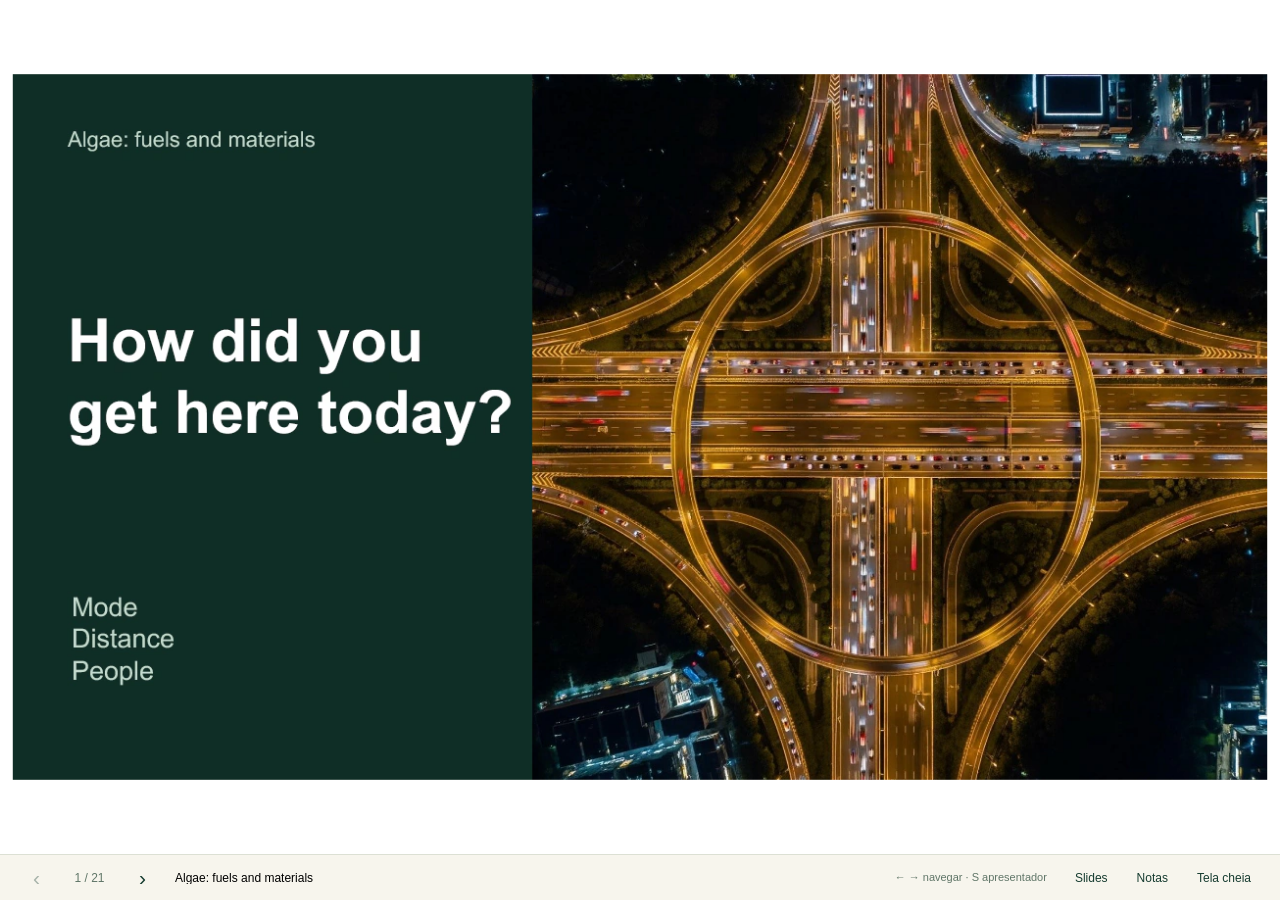
==== index.html @ 8664d07d "Add dedicated class presentation (7/7)" ====
<!doctype html><html lang="en"><head><meta charset="utf-8"><meta name="viewport" content="width=device-width,initial-scale=1"><meta name="description" content="Algae: Fuels and Materials. A visual class with a live commuting activity and Algae Farm simulation."><meta name="referrer" content="no-referrer"><title>Algae: Fuels and Materials · JUSTLAB</title><link rel="stylesheet" href="vendor/reveal.css"><link rel="stylesheet" href="presentation.css"></head><body><main class="deck-wrap"><div class="reveal"><div class="slides"><section data-title="Algae: fuels and materials" aria-label="1. Algae: fuels and materials"><img class="slide-image" src="assets/slide-01.webp" alt="Algae: fuels and materials" width="1280" height="720"><aside class="notes">TIMING: 0–3 min. Start the 12-minute commuting activity immediately. Ask everyone for their main travel mode, approximate one-way route distance, campus days and vehicle occupancy. Use a quick show of hands or poll. No addresses. Record mixed-mode legs when needed. This is the title slide and the activity opening.
VISUAL SOURCE: Abhishek Gupta, Our Sustainable Future, Lecture 10 Transportation, supplied PDF page 1. Original embedded photo extracted without the course title overlay.
CLASS PLAN: 12-minute activity, 38-minute talk, 10-minute Algae Farm activity. Deck uses short English titles, matching the planning conversation.</aside></section>
<section data-title="Como chegamos ao campus?" aria-label="2. Como chegamos ao campus?"><h1 class="activity-title">Como chegamos ao campus?</h1><p class="activity-subtitle">Pense em uma semana habitual de aulas.</p><iframe class="dashboard-frame" data-src="dashboard.html?dashboard=5DHYXTGV" title="Resultados ao vivo da turma" referrerpolicy="no-referrer" tabindex="-1"></iframe><aside class="student-entry"><h2>Responda no celular</h2><a href="https://molino-algae.github.io/justlab-site/commute/?room=5DHYXTGV" target="_blank" rel="noopener"><img src="assets/student-qr.png" alt="QR code do formulário anônimo da turma 5DHYXTGV" width="264" height="264"></a><strong class="code">5DHYXTGV</strong><p>Sem login<br>Resposta anônima</p></aside><a class="activity-link" href="https://molino-algae.github.io/justlab-site/commute/?dashboard=5DHYXTGV" target="_blank" rel="noopener">Abrir painel em outra janela</a><p class="activity-meta">10–15 min</p><div class="print-only dashboard-print">Escaneie o QR e distribua seus dias entre os meios de transporte.<br><br>O painel online mostra o total da turma e a média por pessoa.</div><aside class="notes">TIMING: 3–12 min. Ask students to scan the QR and describe a typical week: campus days, approximate one-way distance and transport on each day. No addresses or names. The live viewer shows the class total and mean per respondent in kg CO₂e per typical week, using the shared API. Carpool occupancy includes the driver. Individual results appear on each student’s phone. The current scenario uses ADEME/Impact CO₂, France, as a teaching reference; it is not a measured Brazilian fleet. Unknown-mode distance is shown as partial coverage. The collection uses São Paulo calendar dates, and earlier collections remain in the instructor dashboard.
SOURCE: https://impactco2.fr/outils/transport ; student form: https://molino-algae.github.io/justlab-site/commute/?room=5DHYXTGV .
The next slide introduces life-cycle boundaries. Its ECF bicycle example uses a different study and boundary, including separate dietary assumptions; do not compare its numerical values directly with the ADEME viewer or add manufacture a second time.</aside></section>
<section data-title="Beyond the ride" aria-label="3. Beyond the ride"><img class="slide-image" data-src="assets/slide-03.webp" alt="Beyond the ride" width="1280" height="720"><aside class="notes">TIMING: 8–12 min. Ask students what happens before and after the ride. Use the diagram to introduce goal, boundary, lifetime and allocation. The ECF/TNO bicycle example assigns about 5 g CO2e/km to manufacture and maintenance over 8 years at 2,400 km/year (19,200 km). Food assumptions contribute separately in that study. The diagram is a general life-cycle framework; the ECF comparison excludes infrastructure and disposal. The live dashboard uses the ADEME/Impact CO₂ reference, which has a different boundary from the ECF dietary scenario described here. Do not compare these factors as if they came from the same model or add manufacturing twice. A lower footprint does not remove safety, access and disability constraints on travel choices.
SOURCES: supplied Lecture 5 PDF p18, original diagram credited to IFCO; https://www.ifco.com/life-cycle-assessment-impact/ . ECF (2011) printed pp9–11: https://ecf.com/media/resources/2016/ECF_CO2_WEB.pdf .</aside></section>
<section data-title="The fossil-energy surge" aria-label="4. The fossil-energy surge"><img class="slide-image" data-src="assets/slide-04.webp" alt="The fossil-energy surge" width="1280" height="720"><aside class="notes">TIMING: 12–15 min. Ask students to locate their grandparents' lifetimes on the curve. The quantitative series begins in 1800 and ends in 2023. It shows global fossil primary-energy consumption, measured in TWh, separated into coal, oil and gas. Use a verbal long-history perspective rather than extending measured data back 10,000 years. Link fossil carbon's geological storage to rapid combustion and rising emissions.
SOURCES: original graph extracted from supplied Lecture 1 PDF p10. Our World in Data, Global fossil fuel consumption, citing Energy Institute Statistical Review and Smil. https://ourworldindata.org/fossil-fuels . Oil photograph extracted from Lecture 2 PDF p7, whose image/source credits point to EIA/DOE. Preserve the dates shown in the supplied graph.
LAYOUT: The explanatory footnotes and source title are cropped for projection; all plotted data, axes, series labels and original data-source attribution are retained.</aside></section>
<section data-title="Energy options" aria-label="5. Energy options"><img class="slide-image" data-src="assets/slide-05.webp" alt="Energy options" width="1280" height="720"><aside class="notes">TIMING: 15–17 min. The supplied 2022 world total-energy-supply chart reports coal 27.8%, oil 30.2%, and natural gas 23.7%. Their sum is 81.7%; all other sources sum to 18.3%. The two-part pie deliberately groups the original categories, without equating every other source to low-carbon supply. Images show solar, wind and nuclear as examples. Nuclear is low-carbon and conventionally classed as nonrenewable. Explain that electricity is a carrier and that petroleum also supplies carbon-containing feedstocks for materials.
SOURCES: supplied Lecture 1 PDF p9; https://ourworldindata.org/energy-mix . Alternative-energy images extracted from supplied Lecture 6 PDF p13.</aside></section>
<section data-title="Transport emissions" aria-label="6. Transport emissions"><img class="slide-image" data-src="assets/slide-06.webp" alt="Transport emissions" width="1280" height="720"><aside class="notes">TIMING: 17–19 min. Road dominates the historical transport-mode breakdown. Road passenger (45.1%) plus road freight (29.4%) gives 74.5%. Aviation is 11.6%, shipping 10.6%, and rail plus other transport 3.2%. Rounding gives a 99.9% total. These are shares of transport CO2 in 2018, not shares of all global greenhouse gases. Use this distinction before explaining why smaller sectors can still be technically difficult to decarbonize.
SOURCES: supplied Lecture 10 PDF p7, embedded OWID/IEA/ICCT chart. https://ourworldindata.org/co2-emissions-from-transport . Aircraft/ship images are from the same supplied course; exact image credits retained in the source index.</aside></section>
<section data-title="Fewer car trips" aria-label="7. Fewer car trips"><img class="slide-image" data-src="assets/slide-07.webp" alt="Fewer car trips" width="1280" height="720"><aside class="notes">TIMING: 19–20 min. Return to the class's commuting alternatives. Reducing the need for car trips combines safe active travel, shared transport, urban form and vehicle technology. Use the street scene as an illustration, not a documentary photograph of a named city. The tram photograph is San Diego public transport in the supplied deck.
SOURCES: supplied Lecture 10 PDF p8; Project Drawdown transport overview, https://drawdown.org/sectors/transportation .</aside></section>
<section data-title="Electric cars: the whole life cycle" aria-label="8. Electric cars: the whole life cycle"><img class="slide-image" data-src="assets/slide-08.webp" alt="Electric cars: the whole life cycle" width="1280" height="720"><aside class="notes">TIMING: 20–22 min. ICCT's 2025 EU medium-car assessment reports 235 g CO2e/km for gasoline plus biofuels, 63 for BEVs with the projected 2025–2044 EU electricity mix, and 52 for BEVs using renewable electricity. The comparison includes manufacture, energy supply, maintenance and recycling; it is not a Brazilian commuting-factor table. Ask how a larger vehicle or battery and a different grid would change the outcome. Avoid a universal break-even distance or a claim that renewable electricity is always required for an EV advantage.
SOURCES: Negri and Bieker, ICCT (2025), executive summary / Figure ES1. https://theicct.org/wp-content/uploads/2025/07/ID-392-%E2%80%93-Life-cycle-GHG_report_final.pdf . Sensitivity framework: https://www.iea.org/data-and-statistics/data-tools/ev-life-cycle-assessment-calculator . Car image: supplied Lecture 10 p8.</aside></section>
<section data-title="Energy carried on board" aria-label="9. Energy carried on board"><img class="slide-image" data-src="assets/slide-09.webp" alt="Energy carried on board" width="1280" height="720"><aside class="notes">TIMING: 22–24 min. The comparison is stored energy per kg, before propulsion losses. Jet A lower heating value is 43.2 MJ/kg. A representative battery-pack assumption of 250 Wh/kg converts to 0.9 MJ/kg (0.25 kWh/kg times 3.6). This is not a range or replacement-mass calculation: motors and turbines have different efficiencies, batteries retain their mass, and aircraft need reserves and useful payload. Deep-sea shipping also faces energy-storage and volume constraints. Short-range electric applications remain distinct.
SOURCES: https://docs.cascade.boeing.com/docs/baseCalculations/fuelBurnEnergyEmissions.html (Jet A property); https://eaglepubs.erau.edu/introductiontoaerospaceflightvehicles/chapter/electric-aircraft/ (representative pack-level 0.2–0.25 kWh/kg). Photo from supplied Lecture 10 p7.</aside></section>
<section data-title="Decades of service" aria-label="10. Decades of service"><img class="slide-image" data-src="assets/slide-10.webp" alt="Decades of service" width="1280" height="720"><aside class="notes">TIMING: 24–26 min. These similar numerical ranges describe different metrics. EASA reports average retirement ages of 25–30 years for passenger aircraft; cargo aircraft are longer-lived. IRENA describes ship technical lifetimes as usually 25–30 years. Neither range is a precise forecast of the years needed to replace an entire fleet. Existing assets and infrastructure motivate compatible fuels alongside efficiency, demand measures and new propulsion. Rail can use overhead electricity and should not be treated as equivalent to long-haul aircraft.
SOURCES: https://www.easa.europa.eu/en/light/topics/sustainability-end-life-phase-aircraft ; https://www.irena.org/-/media/Files/IRENA/Agency/Publication/2021/Oct/IRENA_Decarbonising_Shipping_2021.pdf . Traffic-map images from supplied Lecture 10 pp5–6, snapshots dated 27 June 2025.</aside></section>
<section data-title="Sustainable aviation fuel" aria-label="11. Sustainable aviation fuel"><img class="slide-image" data-src="assets/slide-11.webp" alt="Sustainable aviation fuel" width="1280" height="720"><aside class="notes">TIMING: 26–28 min. SAF must satisfy aviation fuel performance requirements and relevant sustainability criteria. Approved conversion routes and blend limits vary. Combustion still releases CO2; the potential reduction is assessed over feedstock production, conversion, distribution and flight, including relevant land-use effects. Non-CO2 aviation effects also remain. The photograph shows an engine-test context with a 100% SAF label, not the normal approved blend for every aircraft.
SOURCES: https://www.icao.int/SAF/saf-conversion-processes ; https://www.icao.int/CORSIA/fuels-lifecycle . Engine photo extracted from supplied Lecture 10 p15, original photo link https://robbreport.com/wp-content/uploads/2021/10/RollsRoyce_SAF1.jpg?w=1000 .</aside></section>
<section data-title="Routes to aviation fuel" aria-label="12. Routes to aviation fuel"><img class="slide-image" data-src="assets/slide-12.webp" alt="Routes to aviation fuel" width="1280" height="720"><aside class="notes">TIMING: 28–30 min. Ethanol is upgraded through alcohol-to-jet. LanzaJet reported on-spec jet-fuel production and full plant operation at Freedom Pines on 13 November 2025; that milestone is not evidence of continuous production at nameplate capacity. A 2025 PNNL experimental study used wastewater-grown algae, HTL to biocrude, then hydrotreating and distillation toward aviation fuel. Keep research fuel characterization distinct from fuel qualification and commercial supply. The algae image is an illustrative Botryococcus micrograph from the source course, not a photograph of the PNNL experimental strain.
SOURCES: https://www.lanzajet.com/news-insights/lanzajet-makes-history ; https://www.pnnl.gov/publications/hydrothermal-liquefaction-wastewater-grown-algae-produce-sustainable-aviation-fuel . Crop and micrograph: supplied Lecture 10 p15; micrograph original https://www.nature.com/articles/s41598-019-53619-y .</aside></section>
<section data-title="Algae" aria-label="13. Algae"><img class="slide-image" data-src="assets/slide-13.webp" alt="Algae" width="1280" height="720"><aside class="notes">TIMING: 30–32 min. The collage shows diversity, not one interchangeable organism. Distinguish microalgae, seaweeds and cyanobacteria, then focus the subsequent research on C. pacifica. Cultivation needs light, carbon, water and nutrients. Target-component percentage, biomass growth, recovered product and resource consumption are separate measurements. Avoid presenting theoretical algae oil-yield tables as demonstrated industrial performance.
VISUAL SOURCE: supplied Lecture 9 PDF p13, collage and original credits retained in the source index.</aside></section>
<section data-title="Algae-to-fuel conversion" aria-label="14. Algae-to-fuel conversion"><img class="slide-image" data-src="assets/slide-14.webp" alt="Algae-to-fuel conversion" width="1280" height="720"><aside class="notes">TIMING: 32–35 min. Use this intentionally simplified, editable route map. Algal oil can undergo transesterification to fatty-acid alkyl esters (biodiesel). Hydrocarbon-fuel routes instead require hydrotreating or other upgrading. Whole wet biomass can undergo hydrothermal liquefaction to biocrude followed by upgrading. A drawn endpoint labelled jet hydrocarbons indicates a route target, not proof of a qualified SAF for every feedstock/process. Explain recovery and conversion losses before the game.
SOURCE: simplified from the supplied Lecture 10 PDF p18 and Zhou and Hu (2020), https://www.mdpi.com/2073-4344/10/2/145 . SAF qualifications: https://www.icao.int/SAF/saf-conversion-processes .</aside></section>
<section data-title="Biological carbon, useful materials" aria-label="15. Biological carbon, useful materials"><img class="slide-image" data-src="assets/slide-15.webp" alt="Biological carbon, useful materials" width="1280" height="720"><aside class="notes">TIMING: 35–38 min. The photographs illustrate material applications. Distinguish whole biomass incorporated in a formulation, recovered starch formulated with additives, and algal carbon converted to chemical precursors such as polyols for polyurethane. These are distinct routes with different performance requirements. Biobased origin does not establish biodegradability, compostability or a lower overall impact. Use the processing/resource trade-off to introduce the research.
SOURCES: supplied Lecture 13 PDF p21, DOE/UCSD surfboard image and UCSD algae-based flip-flop image. Original links https://www.energy.gov/sites/default/files/styles/full_article_width/public/2017/07/f35/algae%20surboard%20with%20logo%20%28002%29.png?itok=Cx2zu7u9 and https://today.ucsd.edu/news_uploads/algae-based-flip-flops.jpg . Terminology: https://environment.ec.europa.eu/topics/plastics/bio-based-biodegradable-and-compostable-plastics_en . Whole/starch routes also prepare the user-provided Algae Farm simulation.</aside></section>
<section data-title="Research: Chlamydomonas pacifica" aria-label="16. Research: Chlamydomonas pacifica"><img class="slide-image" data-src="assets/slide-16.webp" alt="Research: Chlamydomonas pacifica" width="1280" height="720"><aside class="notes">TIMING: 38–40 min. Introduce the published C. pacifica case as the research anchor available in the provided resources. The graphic summarizes laboratory evolution, targeted engineering and pilot cultivation with biodiesel/polyurethane endpoints. The organisms and results retain the authors' attribution.
DISCUSSION: Which part of the chain is most likely to prevent a useful product at scale?
SOURCE: Gupta, Molino et al., ACS ES&amp;T Engineering 5 (2025), 36–49, DOI 10.1021/acsestengg.4c00443, graphical abstract. https://pmc.ncbi.nlm.nih.gov/articles/PMC11730947/ . Figure reproduced with attribution; published under CC BY-NC-ND 4.0.</aside></section>
<section data-title="Selecting for resilience" aria-label="17. Selecting for resilience"><img class="slide-image" data-src="assets/slide-17.webp" alt="Selecting for resilience" width="1280" height="720"><aside class="notes">TIMING: 40–43 min. Figure 1 shows mutagenesis, breeding and selection for high-light tolerance, followed by phenotype tests. Explain selection versus targeted engineering and ask students to interpret the plate comparison before showing the growth panel. The pH comparison did not demonstrate a definitive improvement from the evolution step.
SOURCE: Gupta, Molino et al. (2025), Figure 1. https://pmc.ncbi.nlm.nih.gov/articles/PMC11730947/ . Original figure retained with panel labels and scale information. CC BY-NC-ND 4.0. Panel a credited by the authors to BioRender.</aside></section>
<section data-title="More lipid and starch" aria-label="18. More lipid and starch"><img class="slide-image" data-src="assets/slide-18.webp" alt="More lipid and starch" width="1280" height="720"><aside class="notes">TIMING: 43–47 min. Replotted reported composition: lipids 28.99±0.78 to 37.00±1.93 g/100g dried biomass for evolved reference versus evolved Dof; starch 36.08±0.80 to 45.83±2.68 for reference versus evolved PGM1. Reported p values are 0.032 and 0.039. Labels preserve the published ± quantities without assigning an unsupported uncertainty definition. Different engineered strains target the two components. These are content measurements, not increases in fuel output per day. Pilot cultivation used 80 L greenhouse raceways over three rounds; the lipid extraction method reports two technical replicates.
DISCUSSION: Does a higher content guarantee more recovered product? What else should we measure?
SOURCE: Gupta, Molino et al. (2025), Figure 4 and associated methods. https://pmc.ncbi.nlm.nih.gov/articles/PMC11730947/ .</aside></section>
<section data-title="Fuels and materials" aria-label="19. Fuels and materials"><img class="slide-image" data-src="assets/slide-19.webp" alt="Fuels and materials" width="1280" height="720"><aside class="notes">TIMING: 47–50 min. Published product photographs show biodiesel samples and the A2141 polyurethane material. Ask what evidence verifies product identity, required properties and resource demands. The paper reports a biodiesel/TPU demonstration, not certified SAF production or a full comparative LCA.
TRANSITION: Students will now balance cultivation, energy, processing and recovery in the game.
SOURCE: Gupta, Molino et al. (2025), product photographs reproduced in supplied Lecture 18 PDF p15; https://pmc.ncbi.nlm.nih.gov/articles/PMC11730947/ . Original figure/product labels preserved.</aside></section>
<section data-title="Algae Farm" aria-label="20. Algae Farm" class="game-slide"><h1 class="game-heading">Algae Farm</h1><p class="game-subtitle">Em duplas: escolha um produto e complete um lote.</p><div class="game-tools"><button id="game-qr-button">Jogar no celular · QR</button><a href="https://molino-algae.github.io/justlab-site/games/algae-farm/?minutos=6&amp;modo=direto&amp;cenario=fixo" target="_blank" rel="noopener">Abrir em outra janela ↗</a></div><div class="game-shell"><iframe id="game-frame" class="game-frame" title="Algae Farm: atividade de cultivo e processamento de algas" data-game-url="https://molino-algae.github.io/justlab-site/games/algae-farm/?minutos=6&amp;modo=direto&amp;cenario=fixo" allow="fullscreen" referrerpolicy="no-referrer" hidden></iframe><div class="game-cover" id="game-cover"><button id="load-game">Iniciar atividade</button></div></div><p class="game-note">Observe o produto recuperado, o uso de água e o gasto de energia. Depois, avance para a discussão.</p><img class="print-only game-print" src="assets/slide-20.webp" alt="Atividade Algae Farm com QR e objetivo da rodada"><aside class="notes">TIMING: 50–57 min. Give one minute of instructions, then six minutes playing in pairs. The QR and Open game link use https://molino-algae.github.io/justlab-site/games/algae-farm/?minutos=6&amp;modo=direto&amp;cenario=fixo . Assign half the pairs biodiesel and half materials. Complete one batch and identify a resource trade-off. The link selects a six-minute round, direct decisions and a fixed scenario. A new link does not overwrite a saved batch; compare matching initial stocks, species and upgrades. The current campaign carries resources between batches and advanced cultures require progression. Do not require C. pacifica unlocks during this round.
SOURCE: user-provided Algae Farm, UI and configuration inspected 2 November 2026. Screenshot shows the farm map before a batch begins. Its parameters are fictional teaching rules, not kg, kWh, an LCA or fuel certification.
HTML VERSION: the game is embedded directly in slide 20 and also available through the QR for students. Load it when the activity begins. Use the slide navigation controls below the frame to return to the debrief.</aside></section>
<section data-title="What made a better route?" aria-label="21. What made a better route?"><img class="slide-image" data-src="assets/slide-21.webp" alt="What made a better route?" width="1280" height="720"><aside class="notes">TIMING: 57–60 min. Compare two pairs on the same product contract. Ask which decision increased recovered product, which extra processing step was worthwhile and what happened to water/energy use. Connect the answer to the research and to the initial footprint boundary. Plates and biodiesel tokens are different teaching units; do not rank contracts by their raw totals. End by asking what measurements would establish a lower environmental burden.
SOURCE: user-provided Algae Farm and the class's results. The closing photograph is the bioprocess equipment image from supplied Lecture 13 PDF p20, accompanying Lips (2021), https://ietresearch.onlinelibrary.wiley.com/doi/10.1049/enb2.12017 .</aside></section></div></div></main><nav class="deck-nav" aria-label="Controles da apresentação"><button id="previous" class="nav-arrow" aria-label="Slide anterior" title="Anterior · seta esquerda">‹</button><span id="counter" class="deck-counter">1 / 21</span><button id="next" class="nav-arrow" aria-label="Próximo slide" title="Próximo · seta direita">›</button><span id="current-title" class="deck-current">Algae: fuels and materials</span><span class="key-hint">← → navegar · S apresentador</span><button id="slides-button">Slides</button><button id="notes-button">Notas</button><button id="fullscreen-button" title="Tela cheia">Tela cheia</button></nav><dialog id="slides-dialog" aria-labelledby="slides-heading"><header><h2 id="slides-heading">Slides da aula</h2><button data-close-dialog aria-label="Fechar lista de slides">×</button></header><ol id="slide-list"></ol></dialog><dialog id="notes-dialog" aria-labelledby="notes-title"><header><h2 id="notes-title">Notas</h2><button data-close-dialog aria-label="Fechar notas">×</button></header><div id="notes-text"></div></dialog><dialog id="game-qr-dialog" aria-labelledby="game-qr-title"><header><h2 id="game-qr-title">Algae Farm</h2><button data-close-dialog aria-label="Fechar QR do jogo">×</button></header><img src="assets/game-qr.png" alt="QR code para jogar Algae Farm no celular"><p>Uma rodada de 6 minutos.<br>Joguem em duplas e comparem as decisões.</p><a href="https://molino-algae.github.io/justlab-site/games/algae-farm/?minutos=6&amp;modo=direto&amp;cenario=fixo" target="_blank" rel="noopener">Abrir jogo</a></dialog><script src="vendor/reveal.js"></script><script src="vendor/notes.js"></script><script src="presentation.js"></script></body></html>
---- vendor/reveal.css ----
.reveal .stretch,.reveal .r-stretch{max-width:none;max-height:none}.reveal pre.stretch code,.reveal pre.r-stretch code{box-sizing:border-box;height:100%;max-height:100%}.reveal .r-fit-text{white-space:nowrap;display:inline-block}.reveal .r-stack{grid-template-rows:100%;display:grid}.reveal .r-stack>*{grid-area:1/1;margin:auto}.reveal .r-vstack,.reveal .r-hstack{display:flex}.reveal .r-vstack img,.reveal .r-vstack video,.reveal .r-hstack img,.reveal .r-hstack video{object-fit:contain;min-width:0;min-height:0}.reveal .r-vstack{flex-direction:column;justify-content:center;align-items:center}.reveal .r-hstack{flex-direction:row;justify-content:center;align-items:center}.reveal .items-stretch{align-items:stretch}.reveal .items-start{align-items:flex-start}.reveal .items-center{align-items:center}.reveal .items-end{align-items:flex-end}.reveal .justify-between{justify-content:space-between}.reveal .justify-around{justify-content:space-around}.reveal .justify-start{justify-content:flex-start}.reveal .justify-center{justify-content:center}.reveal .justify-end{justify-content:flex-end}html.reveal-full-page{width:100%;height:100vh;height:calc(var(--vh,1vh) * 100);height:100dvh;overflow:hidden}.reveal-viewport{color:#000;--r-controls-spacing:12px;--r-overlay-header-height:40px;--r-overlay-margin:0px;--r-overlay-padding:6px;--r-overlay-gap:5px;background-color:#fff;height:100%;margin:0;line-height:1;position:relative;overflow:hidden}@media screen and (width<=1024px),(height<=768px){.reveal-viewport{--r-overlay-header-height:26px}}.reveal-viewport:fullscreen{width:100%!important;height:100%!important;top:0!important;left:0!important;transform:none!important}.reveal .fragment{transition:all .2s}.reveal .fragment:not(.custom){opacity:0;visibility:hidden;will-change:opacity}.reveal .fragment.visible{opacity:1;visibility:inherit}.reveal .fragment.disabled{transition:none}.reveal .fragment.grow{opacity:1;visibility:inherit}.reveal .fragment.grow.visible{transform:scale(1.3)}.reveal .fragment.shrink{opacity:1;visibility:inherit}.reveal .fragment.shrink.visible{transform:scale(.7)}.reveal .fragment.zoom-in{transform:scale(.1)}.reveal .fragment.zoom-in.visible{transform:none}.reveal .fragment.fade-out{opacity:1;visibility:inherit}.reveal .fragment.fade-out.visible{opacity:0;visibility:hidden}.reveal .fragment.semi-fade-out{opacity:1;visibility:inherit}.reveal .fragment.semi-fade-out.visible{opacity:.5;visibility:inherit}.reveal .fragment.strike{opacity:1;visibility:inherit}.reveal .fragment.strike.visible{text-decoration:line-through}.reveal .fragment.fade-up{transform:translateY(40px)}.reveal .fragment.fade-up.visible{transform:translate(0)}.reveal .fragment.fade-down{transform:translateY(-40px)}.reveal .fragment.fade-down.visible{transform:translate(0)}.reveal .fragment.fade-right{transform:translate(-40px)}.reveal .fragment.fade-right.visible{transform:translate(0)}.reveal .fragment.fade-left{transform:translate(40px)}.reveal .fragment.fade-left.visible{transform:translate(0)}.reveal .fragment.fade-in-then-out,.reveal .fragment.current-visible{opacity:0;visibility:hidden}.reveal .fragment.fade-in-then-out.current-fragment,.reveal .fragment.current-visible.current-fragment{opacity:1;visibility:inherit}.reveal .fragment.fade-in-then-semi-out{opacity:0;visibility:hidden}.reveal .fragment.fade-in-then-semi-out.visible{opacity:.5;visibility:inherit}.reveal .fragment.fade-in-then-semi-out.current-fragment,.reveal .fragment.highlight-red,.reveal .fragment.highlight-current-red,.reveal .fragment.highlight-green,.reveal .fragment.highlight-current-green,.reveal .fragment.highlight-blue,.reveal .fragment.highlight-current-blue{opacity:1;visibility:inherit}.reveal .fragment.highlight-red.visible{color:#ff2c2d}.reveal .fragment.highlight-green.visible{color:#17ff2e}.reveal .fragment.highlight-blue.visible{color:#1b91ff}.reveal .fragment.highlight-current-red.current-fragment{color:#ff2c2d}.reveal .fragment.highlight-current-green.current-fragment{color:#17ff2e}.reveal .fragment.highlight-current-blue.current-fragment{color:#1b91ff}.reveal:after{content:"";font-style:italic}.reveal iframe{z-index:1}.reveal a{position:relative}@keyframes bounce-right{0%,10%,25%,40%,50%{transform:translate(0)}20%{transform:translate(10px)}30%{transform:translate(-5px)}}@keyframes bounce-left{0%,10%,25%,40%,50%{transform:translate(0)}20%{transform:translate(-10px)}30%{transform:translate(5px)}}@keyframes bounce-down{0%,10%,25%,40%,50%{transform:translateY(0)}20%{transform:translateY(10px)}30%{transform:translateY(-5px)}}.reveal .controls{top:auto;bottom:var(--r-controls-spacing);right:var(--r-controls-spacing);z-index:11;color:#000;pointer-events:none;font-size:10px;display:none;position:absolute;left:auto}.reveal .controls button{cursor:pointer;color:currentColor;z-index:2;pointer-events:auto;font-size:inherit;visibility:hidden;opacity:0;-webkit-appearance:none;-webkit-tap-highlight-color:#0000;background-color:#0000;border:0;outline:0;padding:0;transition:color .2s,opacity .2s,transform .2s;position:absolute;transform:scale(.9999)}.reveal .controls .controls-arrow:before,.reveal .controls .controls-arrow:after{content:"";transform-origin:.2em;will-change:transform;background-color:currentColor;border-radius:.25em;width:2.6em;height:.5em;transition:all .15s,background-color .8s;position:absolute;top:0;left:0}.reveal .controls .controls-arrow{width:3.6em;height:3.6em;position:relative}.reveal .controls .controls-arrow:before{transform:translate(.5em)translateY(1.55em)rotate(45deg)}.reveal .controls .controls-arrow:after{transform:translate(.5em)translateY(1.55em)rotate(-45deg)}.reveal .controls .controls-arrow:hover:before{transform:translate(.5em)translateY(1.55em)rotate(40deg)}.reveal .controls .controls-arrow:hover:after{transform:translate(.5em)translateY(1.55em)rotate(-40deg)}.reveal .controls .controls-arrow:active:before{transform:translate(.5em)translateY(1.55em)rotate(36deg)}.reveal .controls .controls-arrow:active:after{transform:translate(.5em)translateY(1.55em)rotate(-36deg)}.reveal .controls .navigate-left{bottom:3.2em;right:6.4em;transform:translate(-10px)}.reveal .controls .navigate-left.highlight{animation:2s ease-out 50 both bounce-left}.reveal .controls .navigate-right{bottom:3.2em;right:0;transform:translate(10px)}.reveal .controls .navigate-right .controls-arrow{transform:rotate(180deg)}.reveal .controls .navigate-right.highlight{animation:2s ease-out 50 both bounce-right}.reveal .controls .navigate-up{bottom:6.4em;right:3.2em;transform:translateY(-10px)}.reveal .controls .navigate-up .controls-arrow{transform:rotate(90deg)}.reveal .controls .navigate-down{padding-bottom:1.4em;bottom:-1.4em;right:3.2em;transform:translateY(10px)}.reveal .controls .navigate-down .controls-arrow{transform:rotate(-90deg)}.reveal .controls .navigate-down.highlight{animation:2s ease-out 50 both bounce-down}.reveal .controls[data-controls-back-arrows=faded] .navigate-up.enabled{opacity:.3}.reveal .controls[data-controls-back-arrows=faded] .navigate-up.enabled:hover{opacity:1}.reveal .controls[data-controls-back-arrows=hidden] .navigate-up.enabled{opacity:0;visibility:hidden}.reveal .controls .enabled{visibility:visible;opacity:.9;cursor:pointer;transform:none}.reveal .controls .enabled.fragmented{opacity:.5}.reveal .controls .enabled:hover,.reveal .controls .enabled.fragmented:hover{opacity:1}.reveal:not(.rtl) .controls[data-controls-back-arrows=faded] .navigate-left.enabled{opacity:.3}.reveal:not(.rtl) .controls[data-controls-back-arrows=faded] .navigate-left.enabled:hover{opacity:1}.reveal:not(.rtl) .controls[data-controls-back-arrows=hidden] .navigate-left.enabled{opacity:0;visibility:hidden}.reveal.rtl .controls[data-controls-back-arrows=faded] .navigate-right.enabled{opacity:.3}.reveal.rtl .controls[data-controls-back-arrows=faded] .navigate-right.enabled:hover{opacity:1}.reveal.rtl .controls[data-controls-back-arrows=hidden] .navigate-right.enabled{opacity:0;visibility:hidden}.reveal[data-navigation-mode=linear].has-horizontal-slides .navigate-up,.reveal[data-navigation-mode=linear].has-horizontal-slides .navigate-down{display:none}.reveal[data-navigation-mode=linear].has-horizontal-slides .navigate-left,.reveal:not(.has-vertical-slides) .controls .navigate-left{bottom:1.4em;right:5.5em}.reveal[data-navigation-mode=linear].has-horizontal-slides .navigate-right,.reveal:not(.has-vertical-slides) .controls .navigate-right{bottom:1.4em;right:.5em}.reveal:not(.has-horizontal-slides) .controls .navigate-up{bottom:5em;right:1.4em}.reveal:not(.has-horizontal-slides) .controls .navigate-down{bottom:.5em;right:1.4em}.reveal.has-dark-background .controls{color:#fff}.reveal.has-light-background .controls{color:#000}.reveal.no-hover .controls .controls-arrow:hover:before,.reveal.no-hover .controls .controls-arrow:active:before{transform:translate(.5em)translateY(1.55em)rotate(45deg)}.reveal.no-hover .controls .controls-arrow:hover:after,.reveal.no-hover .controls .controls-arrow:active:after{transform:translate(.5em)translateY(1.55em)rotate(-45deg)}@media screen and (width>=500px){.reveal-viewport{--r-controls-spacing:.8em}.reveal .controls[data-controls-layout=edges]{inset:0}.reveal .controls[data-controls-layout=edges] .navigate-left,.reveal .controls[data-controls-layout=edges] .navigate-right,.reveal .controls[data-controls-layout=edges] .navigate-up,.reveal .controls[data-controls-layout=edges] .navigate-down{bottom:auto;right:auto}.reveal .controls[data-controls-layout=edges] .navigate-left{top:50%;left:var(--r-controls-spacing);margin-top:-1.8em}.reveal .controls[data-controls-layout=edges] .navigate-right{top:50%;right:var(--r-controls-spacing);margin-top:-1.8em}.reveal .controls[data-controls-layout=edges] .navigate-up{top:var(--r-controls-spacing);margin-left:-1.8em;left:50%}.reveal .controls[data-controls-layout=edges] .navigate-down{bottom:calc(var(--r-controls-spacing) - 1.4em + .3em);margin-left:-1.8em;left:50%}}.reveal .progress{z-index:10;color:#fff;background-color:#0003;width:100%;height:3px;display:none;position:absolute;bottom:0;left:0}.reveal .progress:after{content:"";width:100%;height:10px;display:block;position:absolute;top:-10px}.reveal .progress span{transform-origin:0 0;background-color:currentColor;width:100%;height:100%;transition:transform .8s cubic-bezier(.26,.86,.44,.985);display:block;transform:scaleX(0)}.reveal .slide-number{z-index:31;color:#fff;background-color:#0006;padding:5px;font-family:Helvetica,sans-serif;font-size:12px;line-height:1;display:block;position:absolute;bottom:8px;right:8px}.reveal .slide-number a{color:currentColor}.reveal .slide-number-delimiter{margin:0 3px}.reveal{touch-action:pinch-zoom;width:100%;height:100%;position:relative;overflow:hidden}.reveal.embedded{touch-action:pan-y}.reveal.embedded.is-vertical-slide{touch-action:none}.reveal .slides{pointer-events:none;z-index:1;text-align:center;perspective:600px;perspective-origin:50% 40%;width:100%;height:100%;margin:auto;position:absolute;inset:0;overflow:visible}.reveal .slides>section{perspective:600px}.reveal .slides>section,.reveal .slides>section>section{pointer-events:auto;z-index:10;transform-style:flat;width:100%;transition:transform-origin .8s cubic-bezier(.26,.86,.44,.985),transform .8s cubic-bezier(.26,.86,.44,.985),visibility .8s cubic-bezier(.26,.86,.44,.985),opacity .8s cubic-bezier(.26,.86,.44,.985);display:none;position:absolute}.reveal[data-transition-speed=fast] .slides section{transition-duration:.4s}.reveal[data-transition-speed=slow] .slides section{transition-duration:1.2s}.reveal .slides section[data-transition-speed=fast]{transition-duration:.4s}.reveal .slides section[data-transition-speed=slow]{transition-duration:1.2s}.reveal .slides>section.stack{pointer-events:none;height:100%;padding-top:0;padding-bottom:0}.reveal .slides>section.present,.reveal .slides>section>section.present{z-index:11;opacity:1;display:block}.reveal .slides>section:empty,.reveal .slides>section>section:empty,.reveal .slides>section[data-background-interactive],.reveal .slides>section>section[data-background-interactive]{pointer-events:none}.reveal.center,.reveal.center .slides,.reveal.center .slides section{min-height:0!important}.reveal .slides>section:not(.present),.reveal .slides>section>section:not(.present){pointer-events:none}.reveal.overview .slides>section,.reveal.overview .slides>section>section{pointer-events:auto}.reveal .slides>section.past,.reveal .slides>section.future,.reveal .slides>section.past>section,.reveal .slides>section.future>section,.reveal .slides>section>section.past,.reveal .slides>section>section.future{opacity:0}.reveal .slides>section[data-transition=slide].past,.reveal .slides>section[data-transition~=slide-out].past,.reveal.slide .slides>section:not([data-transition]).past{transform:translate(-150%)}.reveal .slides>section[data-transition=slide].future,.reveal .slides>section[data-transition~=slide-in].future,.reveal.slide .slides>section:not([data-transition]).future{transform:translate(150%)}.reveal .slides>section>section[data-transition=slide].past,.reveal .slides>section>section[data-transition~=slide-out].past,.reveal.slide .slides>section>section:not([data-transition]).past{transform:translateY(-150%)}.reveal .slides>section>section[data-transition=slide].future,.reveal .slides>section>section[data-transition~=slide-in].future,.reveal.slide .slides>section>section:not([data-transition]).future{transform:translateY(150%)}.reveal .slides>section[data-transition=linear].past,.reveal .slides>section[data-transition~=linear-out].past,.reveal.linear .slides>section:not([data-transition]).past{transform:translate(-150%)}.reveal .slides>section[data-transition=linear].future,.reveal .slides>section[data-transition~=linear-in].future,.reveal.linear .slides>section:not([data-transition]).future{transform:translate(150%)}.reveal .slides>section>section[data-transition=linear].past,.reveal .slides>section>section[data-transition~=linear-out].past,.reveal.linear .slides>section>section:not([data-transition]).past{transform:translateY(-150%)}.reveal .slides>section>section[data-transition=linear].future,.reveal .slides>section>section[data-transition~=linear-in].future,.reveal.linear .slides>section>section:not([data-transition]).future{transform:translateY(150%)}.reveal .slides section[data-transition=default].stack,.reveal.default .slides section.stack{transform-style:preserve-3d}.reveal .slides>section[data-transition=default].past,.reveal .slides>section[data-transition~=default-out].past,.reveal.default .slides>section:not([data-transition]).past{transform:translate(-100%)rotateY(-90deg)translate(-100%)}.reveal .slides>section[data-transition=default].future,.reveal .slides>section[data-transition~=default-in].future,.reveal.default .slides>section:not([data-transition]).future{transform:translate(100%)rotateY(90deg)translate(100%)}.reveal .slides>section>section[data-transition=default].past,.reveal .slides>section>section[data-transition~=default-out].past,.reveal.default .slides>section>section:not([data-transition]).past{transform:translateY(-300px)rotateX(70deg)translateY(-300px)}.reveal .slides>section>section[data-transition=default].future,.reveal .slides>section>section[data-transition~=default-in].future,.reveal.default .slides>section>section:not([data-transition]).future{transform:translateY(300px)rotateX(-70deg)translateY(300px)}.reveal .slides section[data-transition=convex].stack,.reveal.convex .slides section.stack{transform-style:preserve-3d}.reveal .slides>section[data-transition=convex].past,.reveal .slides>section[data-transition~=convex-out].past,.reveal.convex .slides>section:not([data-transition]).past{transform:translate(-100%)rotateY(-90deg)translate(-100%)}.reveal .slides>section[data-transition=convex].future,.reveal .slides>section[data-transition~=convex-in].future,.reveal.convex .slides>section:not([data-transition]).future{transform:translate(100%)rotateY(90deg)translate(100%)}.reveal .slides>section>section[data-transition=convex].past,.reveal .slides>section>section[data-transition~=convex-out].past,.reveal.convex .slides>section>section:not([data-transition]).past{transform:translateY(-300px)rotateX(70deg)translateY(-300px)}.reveal .slides>section>section[data-transition=convex].future,.reveal .slides>section>section[data-transition~=convex-in].future,.reveal.convex .slides>section>section:not([data-transition]).future{transform:translateY(300px)rotateX(-70deg)translateY(300px)}.reveal .slides section[data-transition=concave].stack,.reveal.concave .slides section.stack{transform-style:preserve-3d}.reveal .slides>section[data-transition=concave].past,.reveal .slides>section[data-transition~=concave-out].past,.reveal.concave .slides>section:not([data-transition]).past{transform:translate(-100%)rotateY(90deg)translate(-100%)}.reveal .slides>section[data-transition=concave].future,.reveal .slides>section[data-transition~=concave-in].future,.reveal.concave .slides>section:not([data-transition]).future{transform:translate(100%)rotateY(-90deg)translate(100%)}.reveal .slides>section>section[data-transition=concave].past,.reveal .slides>section>section[data-transition~=concave-out].past,.reveal.concave .slides>section>section:not([data-transition]).past{transform:translateY(-80%)rotateX(-70deg)translateY(-80%)}.reveal .slides>section>section[data-transition=concave].future,.reveal .slides>section>section[data-transition~=concave-in].future,.reveal.concave .slides>section>section:not([data-transition]).future{transform:translateY(80%)rotateX(70deg)translateY(80%)}.reveal .slides section[data-transition=zoom],.reveal.zoom .slides section:not([data-transition]){transition-timing-function:ease}.reveal .slides>section[data-transition=zoom].past,.reveal .slides>section[data-transition~=zoom-out].past,.reveal.zoom .slides>section:not([data-transition]).past{visibility:hidden;transform:scale(16)}.reveal .slides>section[data-transition=zoom].future,.reveal .slides>section[data-transition~=zoom-in].future,.reveal.zoom .slides>section:not([data-transition]).future{visibility:hidden;transform:scale(.2)}.reveal .slides>section>section[data-transition=zoom].past,.reveal .slides>section>section[data-transition~=zoom-out].past,.reveal.zoom .slides>section>section:not([data-transition]).past{transform:scale(16)}.reveal .slides>section>section[data-transition=zoom].future,.reveal .slides>section>section[data-transition~=zoom-in].future,.reveal.zoom .slides>section>section:not([data-transition]).future{transform:scale(.2)}.reveal.cube .slides{perspective:1300px}.reveal.cube .slides section{backface-visibility:hidden;box-sizing:border-box;min-height:700px;transform-style:preserve-3d;padding:30px}.reveal.center.cube .slides section{min-height:0}.reveal.cube .slides section:not(.stack):before{content:"";background:#0000001a;border-radius:4px;width:100%;height:100%;display:block;position:absolute;top:0;left:0;transform:translateZ(-20px)}.reveal.cube .slides section:not(.stack):after{content:"";z-index:1;background:0 0;border-radius:4px;width:90%;height:30px;display:block;position:absolute;bottom:0;left:5%;transform:translateZ(-90px)rotateX(65deg);box-shadow:0 95px 25px #0003}.reveal.cube .slides>section.stack{background:0 0;padding:0}.reveal.cube .slides>section.past{transform-origin:100% 0;transform:translate(-100%)rotateY(-90deg)}.reveal.cube .slides>section.future{transform-origin:0 0;transform:translate(100%)rotateY(90deg)}.reveal.cube .slides>section>section.past{transform-origin:0 100%;transform:translateY(-100%)rotateX(90deg)}.reveal.cube .slides>section>section.future{transform-origin:0 0;transform:translateY(100%)rotateX(-90deg)}.reveal.page .slides{perspective-origin:0%;perspective:3000px}.reveal.page .slides section{box-sizing:border-box;min-height:700px;transform-style:preserve-3d;padding:30px}.reveal.page .slides section.past{z-index:12}.reveal.page .slides section:not(.stack):before{content:"";background:#0000001a;width:100%;height:100%;display:block;position:absolute;top:0;left:0;transform:translateZ(-20px)}.reveal.page .slides section:not(.stack):after{content:"";z-index:1;background:0 0;border-radius:4px;width:90%;height:30px;display:block;position:absolute;bottom:0;left:5%;transform:translateZ(-90px)rotateX(65deg);box-shadow:0 95px 25px #0003}.reveal.page .slides>section.stack{background:0 0;padding:0}.reveal.page .slides>section.past{transform-origin:0 0;transform:translate(-40%)rotateY(-80deg)}.reveal.page .slides>section.future{transform-origin:100% 0;transform:translate(0,0)}.reveal.page .slides>section>section.past{transform-origin:0 0;transform:translateY(-40%)rotateX(80deg)}.reveal.page .slides>section>section.future{transform-origin:0 100%;transform:translate(0,0)}.reveal .slides section[data-transition=fade],.reveal.fade .slides section:not([data-transition]),.reveal.fade .slides>section>section:not([data-transition]){transition:opacity .5s;transform:none}.reveal.fade.overview .slides section,.reveal.fade.overview .slides>section>section{transition:none}.reveal .slides section[data-transition=none],.reveal.none .slides section:not([data-transition]){transition:none;transform:none}.reveal .pause-overlay{visibility:hidden;opacity:0;z-index:100;background:#000;width:100%;height:100%;transition:all 1s;position:absolute;top:0;left:0}.reveal .pause-overlay .resume-button{color:#ccc;cursor:pointer;background:0 0;border:2px solid #ccc;border-radius:2px;padding:6px 14px;font-size:16px;position:absolute;bottom:20px;right:20px}.reveal .pause-overlay .resume-button:hover{color:#fff;border-color:#fff}.reveal.paused .pause-overlay{visibility:visible;opacity:1}.reveal .no-transition,.reveal .no-transition *,.reveal .slides.disable-slide-transitions section{transition:none!important}.reveal .slides.disable-slide-transitions section{transform:none!important}.reveal .backgrounds{perspective:600px;width:100%;height:100%;position:absolute;top:0;left:0}.reveal .slide-background{opacity:0;visibility:hidden;background-color:#0000;width:100%;height:100%;transition:all .8s cubic-bezier(.26,.86,.44,.985);display:none;position:absolute;overflow:hidden}.reveal .slide-background-content{background-position:50%;background-repeat:no-repeat;background-size:cover;width:100%;height:100%;position:absolute}.reveal .slide-background.stack{display:block}.reveal .slide-background.present{opacity:1;visibility:visible;z-index:2}.print-pdf .reveal .slide-background{opacity:1!important;visibility:visible!important}.reveal .slide-background video{object-fit:cover;width:100%;max-width:none;height:100%;max-height:none;position:absolute;top:0;left:0}.reveal .slide-background[data-background-size=contain] video{object-fit:contain}.reveal[data-background-transition=none]>.backgrounds .slide-background:not([data-background-transition]),.reveal>.backgrounds .slide-background[data-background-transition=none]{transition:none}.reveal[data-background-transition=slide]>.backgrounds .slide-background:not([data-background-transition]),.reveal>.backgrounds .slide-background[data-background-transition=slide]{opacity:1}.reveal[data-background-transition=slide]>.backgrounds .slide-background.past:not([data-background-transition]),.reveal>.backgrounds .slide-background.past[data-background-transition=slide]{transform:translate(-100%)}.reveal[data-background-transition=slide]>.backgrounds .slide-background.future:not([data-background-transition]),.reveal>.backgrounds .slide-background.future[data-background-transition=slide]{transform:translate(100%)}.reveal[data-background-transition=slide]>.backgrounds .slide-background>.slide-background.past:not([data-background-transition]),.reveal>.backgrounds .slide-background>.slide-background.past[data-background-transition=slide]{transform:translateY(-100%)}.reveal[data-background-transition=slide]>.backgrounds .slide-background>.slide-background.future:not([data-background-transition]),.reveal>.backgrounds .slide-background>.slide-background.future[data-background-transition=slide]{transform:translateY(100%)}.reveal[data-background-transition=convex]>.backgrounds .slide-background.past:not([data-background-transition]),.reveal>.backgrounds .slide-background.past[data-background-transition=convex]{opacity:0;transform:translate(-100%)rotateY(-90deg)translate(-100%)}.reveal[data-background-transition=convex]>.backgrounds .slide-background.future:not([data-background-transition]),.reveal>.backgrounds .slide-background.future[data-background-transition=convex]{opacity:0;transform:translate(100%)rotateY(90deg)translate(100%)}.reveal[data-background-transition=convex]>.backgrounds .slide-background>.slide-background.past:not([data-background-transition]),.reveal>.backgrounds .slide-background>.slide-background.past[data-background-transition=convex]{opacity:0;transform:translateY(-100%)rotateX(90deg)translateY(-100%)}.reveal[data-background-transition=convex]>.backgrounds .slide-background>.slide-background.future:not([data-background-transition]),.reveal>.backgrounds .slide-background>.slide-background.future[data-background-transition=convex]{opacity:0;transform:translateY(100%)rotateX(-90deg)translateY(100%)}.reveal[data-background-transition=concave]>.backgrounds .slide-background.past:not([data-background-transition]),.reveal>.backgrounds .slide-background.past[data-background-transition=concave]{opacity:0;transform:translate(-100%)rotateY(90deg)translate(-100%)}.reveal[data-background-transition=concave]>.backgrounds .slide-background.future:not([data-background-transition]),.reveal>.backgrounds .slide-background.future[data-background-transition=concave]{opacity:0;transform:translate(100%)rotateY(-90deg)translate(100%)}.reveal[data-background-transition=concave]>.backgrounds .slide-background>.slide-background.past:not([data-background-transition]),.reveal>.backgrounds .slide-background>.slide-background.past[data-background-transition=concave]{opacity:0;transform:translateY(-100%)rotateX(-90deg)translateY(-100%)}.reveal[data-background-transition=concave]>.backgrounds .slide-background>.slide-background.future:not([data-background-transition]),.reveal>.backgrounds .slide-background>.slide-background.future[data-background-transition=concave]{opacity:0;transform:translateY(100%)rotateX(90deg)translateY(100%)}.reveal[data-background-transition=zoom]>.backgrounds .slide-background:not([data-background-transition]),.reveal>.backgrounds .slide-background[data-background-transition=zoom]{transition-timing-function:ease}.reveal[data-background-transition=zoom]>.backgrounds .slide-background.past:not([data-background-transition]),.reveal>.backgrounds .slide-background.past[data-background-transition=zoom]{opacity:0;visibility:hidden;transform:scale(16)}.reveal[data-background-transition=zoom]>.backgrounds .slide-background.future:not([data-background-transition]),.reveal>.backgrounds .slide-background.future[data-background-transition=zoom]{opacity:0;visibility:hidden;transform:scale(.2)}.reveal[data-background-transition=zoom]>.backgrounds .slide-background>.slide-background.past:not([data-background-transition]),.reveal>.backgrounds .slide-background>.slide-background.past[data-background-transition=zoom]{opacity:0;visibility:hidden;transform:scale(16)}.reveal[data-background-transition=zoom]>.backgrounds .slide-background>.slide-background.future:not([data-background-transition]),.reveal>.backgrounds .slide-background>.slide-background.future[data-background-transition=zoom]{opacity:0;visibility:hidden;transform:scale(.2)}.reveal[data-transition-speed=fast]>.backgrounds .slide-background{transition-duration:.4s}.reveal[data-transition-speed=slow]>.backgrounds .slide-background{transition-duration:1.2s}.reveal [data-auto-animate-target^=unmatched]{will-change:opacity}.reveal section[data-auto-animate]:not(.stack):not([data-auto-animate=running]) [data-auto-animate-target^=unmatched]{opacity:0}.reveal.overview{perspective-origin:50%;perspective:700px}.reveal.overview .slides section{cursor:pointer;box-sizing:border-box;height:100%;overflow:hidden;opacity:1!important;visibility:visible!important;top:0!important}.reveal.overview .slides section:hover,.reveal.overview .slides section.present{outline-offset:10px;outline:10px solid #96969699}.reveal.overview .slides section.present{outline:10px solid var(--r-link-color)}.reveal.overview .slides section .fragment{opacity:1;transition:none}.reveal.overview .slides section:after,.reveal.overview .slides section:before{display:none!important}.reveal.overview .slides>section.stack{background:0 0;outline:none;padding:0;overflow:visible;top:0!important}.reveal.overview .backgrounds{perspective:inherit}.reveal.overview .backgrounds .slide-background{opacity:1;visibility:visible;outline-offset:10px;outline:10px solid #9696961a}.reveal.overview .backgrounds .slide-background.stack{overflow:visible}.reveal.overview .slides section,.reveal.overview-deactivating .slides section,.reveal.overview .backgrounds .slide-background,.reveal.overview-deactivating .backgrounds .slide-background{transition:none}.reveal.rtl .slides,.reveal.rtl .slides h1,.reveal.rtl .slides h2,.reveal.rtl .slides h3,.reveal.rtl .slides h4,.reveal.rtl .slides h5,.reveal.rtl .slides h6{direction:rtl;font-family:sans-serif}.reveal.rtl pre,.reveal.rtl code{direction:ltr}.reveal.rtl ol,.reveal.rtl ul{text-align:right}.reveal.rtl .progress span{transform-origin:100% 0}.reveal.has-parallax-background .backgrounds{transition:all .8s}.reveal.has-parallax-background[data-transition-speed=fast] .backgrounds{transition-duration:.4s}.reveal.has-parallax-background[data-transition-speed=slow] .backgrounds{transition-duration:1.2s}@keyframes fade-in{0%{opacity:0}to{opacity:1}}@keyframes scale-up{0%{transform:scale(.95)}to{transform:scale(1)}}.reveal [data-preview-image],.reveal [data-preview-video],.reveal [data-preview-link]:not(a):not([data-preview-link=false]){cursor:zoom-in}.r-overlay{top:var(--r-overlay-margin);right:var(--r-overlay-margin);bottom:var(--r-overlay-margin);left:var(--r-overlay-margin);border-radius:min(var(--r-overlay-margin), 6px);z-index:99;-webkit-backdrop-filter:blur(10px);backdrop-filter:blur(10px);color:#fff;background:#000000f2;font-family:ui-sans-serif,system-ui,-apple-system,Helvetica,sans-serif;transition:all .3s;animation:.3s fade-in;position:absolute}.r-overlay-viewport{top:var(--r-overlay-padding);right:var(--r-overlay-padding);bottom:var(--r-overlay-padding);left:var(--r-overlay-padding);gap:var(--r-overlay-gap);flex-direction:column;display:flex;position:absolute}.r-overlay-header{z-index:2;box-sizing:border-box;height:var(--r-overlay-header-height);justify-content:flex-end;align-items:center;gap:6px;display:flex}.r-overlay-header .r-overlay-header-button{all:unset;min-width:var(--r-overlay-header-height);min-height:var(--r-overlay-header-height);padding:0 calc(var(--r-overlay-header-height) / 4);opacity:1;cursor:pointer;box-sizing:border-box;border-radius:6px;justify-content:center;align-items:center;gap:8px;font-size:18px;display:flex}.r-overlay-header .r-overlay-header-button:hover{opacity:1;background-color:#ffffff26}.r-overlay-header .icon{background-position:50%;background-repeat:no-repeat;background-size:100%;width:20px;height:20px;display:inline-block}.r-overlay-close .icon{background-image:url([data-uri])}.r-overlay-external .icon{background-image:url([data-uri])}.r-overlay-content{background-color:#141414cc;border-radius:6px;flex-grow:1;place-items:center;animation:.5s cubic-bezier(.26,.86,.44,.985) scale-up;display:grid;position:relative;overflow:hidden}.r-overlay-spinner{z-index:10;visibility:hidden;opacity:0;background-image:url([data-uri]%2F%2F%2F6%2Bvr8nJybW1tcDAwOjo6Nvb26ioqKOjo7Ozs%2FLy8vz8%2FAAAAAAAAAAAACH%2FC05FVFNDQVBFMi4wAwEAAAAh%2FhpDcmVhdGVkIHdpdGggYWpheGxvYWQuaW5mbwAh%[base64]%2FV%2FnmOM82XiHRLYKhKP1oZmADdEAAAh%2BQQJCgAAACwAAAAAIAAgAAAE6hDISWlZpOrNp1lGNRSdRpDUolIGw5RUYhhHukqFu8DsrEyqnWThGvAmhVlteBvojpTDDBUEIFwMFBRAmBkSgOrBFZogCASwBDEY%2FCZSg7GSE0gSCjQBMVG023xWBhklAnoEdhQEfyNqMIcKjhRsjEdnezB%2BA4k8gTwJhFuiW4dokXiloUepBAp5qaKpp6%2BHo7aWW54wl7obvEe0kRuoplCGepwSx2jJvqHEmGt6whJpGpfJCHmOoNHKaHx61WiSR92E4lbFoq%2BB6QDtuetcaBPnW6%2BO7wDHpIiK9SaVK5GgV543tzjgGcghAgAh%[base64]%2B%2BG%2Bw48edZPK%2BM6hLJpQg484enXIdQFSS1u6UhksENEQAAIfkECQoAAAAsAAAAACAAIAAABOcQyEmpGKLqzWcZRVUQnZYg1aBSh2GUVEIQ2aQOE%2BG%2BcD4ntpWkZQj1JIiZIogDFFyHI0UxQwFugMSOFIPJftfVAEoZLBbcLEFhlQiqGp1Vd140AUklUN3eCA51C1EWMzMCezCBBmkxVIVHBWd3HHl9JQOIJSdSnJ0TDKChCwUJjoWMPaGqDKannasMo6WnM562R5YluZRwur0wpgqZE7NKUm%2BFNRPIhjBJxKZteWuIBMN4zRMIVIhffcgojwCF117i4nlLnY5ztRLsnOk%2BaV%2BoJY7V7m76PdkS4trKcdg0Zc0tTcKkRAAAIfkECQoAAAAsAAAAACAAIAAABO4QyEkpKqjqzScpRaVkXZWQEximw1BSCUEIlDohrft6cpKCk5xid5MNJTaAIkekKGQkWyKHkvhKsR7ARmitkAYDYRIbUQRQjWBwJRzChi9CRlBcY1UN4g0%[base64]%[base64]%2BE71SRQeyqUToLA7VxF0JDyIQh%2FMVVPMt1ECZlfcjZJ9mIKoaTl1MRIl5o4CUKXOwmyrCInCKqcWtvadL2SYhyASyNDJ0uIiRMDjI0Fd30%2FiI2UA5GSS5UDj2l6NoqgOgN4gksEBgYFf0FDqKgHnyZ9OX8HrgYHdHpcHQULXAS2qKpENRg7eAMLC7kTBaixUYFkKAzWAAnLC7FLVxLWDBLKCwaKTULgEwbLA4hJtOkSBNqITT3xEgfLpBtzE%2FjiuL04RGEBgwWhShRgQExHBAAh%2BQQJCgAAACwAAAAAIAAgAAAE7xDISWlSqerNpyJKhWRdlSAVoVLCWk6JKlAqAavhO9UkUHsqlE6CwO1cRdCQ8iEIfzFVTzLdRAmZX3I2SfZiCqGk5dTESJeaOAlClzsJsqwiJwiqnFrb2nS9kmIcgEsjQydLiIlHehhpejaIjzh9eomSjZR%[base64]%2BE71SRQeyqUToLA7VxF0JDyIQh%[base64]%2BE71SRQeyqUToLA7VxF0JDyIQh%2FMVVPMt1ECZlfcjZJ9mIKoaTl1MRIl5o4CUKXOwmyrCInCKqcWtvadL2SYhyASyNDJ0uIiUd6GAULDJCRiXo1CpGXDJOUjY%2BYip9DhToJA4RBLwMLCwVDfRgbBAaqqoZ1XBMHswsHtxtFaH1iqaoGNgAIxRpbFAgfPQSqpbgGBqUD1wBXeCYp1AYZ19JJOYgH1KwA4UBvQwXUBxPqVD9L3sbp2BNk2xvvFPJd%2BMFCN6HAAIKgNggY0KtEBAAh%[base64]%2BvsYMDAzZQPC9VCNkDWUhGkuE5PxJNwiUK4UfLzOlD4WvzAHaoG9nxPi5d%2BjYUqfAhhykOFwJWiAAAIfkECQoAAAAsAAAAACAAIAAABPAQyElpUqnqzaciSoVkXVUMFaFSwlpOCcMYlErAavhOMnNLNo8KsZsMZItJEIDIFSkLGQoQTNhIsFehRww2CQLKF0tYGKYSg%2BygsZIuNqJksKgbfgIGepNo2cIUB3V1B3IvNiBYNQaDSTtfhhx0CwVPI0UJe0%2Bbm4g5VgcGoqOcnjmjqDSdnhgEoamcsZuXO1aWQy8KAwOAuTYYGwi7w5h%2BKr0SJ8MFihpNbx%2B4Erq7BYBuzsdiH1jCAzoSfl0rVirNbRXlBBlLX%2BBP0XJLAPGzTkAuAOqb0WT5AH7OcdCm5B8TgRwSRKIHQtaLCwg1RAAAOwAAAAAAAAAAAA%3D%3D);width:32px;height:32px;margin:-16px 0 0 -16px;display:block;position:absolute;top:50%;left:50%}.r-overlay-preview .r-overlay-content iframe{opacity:0;visibility:hidden;border:0;width:100%;max-width:100%;height:100%;max-height:100%;transition:all .3s}.r-overlay-preview[data-state=loaded] iframe{opacity:1;visibility:visible}.r-overlay-preview .r-overlay-content img,.r-overlay-preview .r-overlay-content video{object-fit:scale-down;width:100%;max-width:100%;height:100%;max-height:100%;margin:0;position:absolute}.r-overlay-preview[data-preview-fit=none] img,.r-overlay-preview[data-preview-fit=none] video{object-fit:none}.r-overlay-preview[data-preview-fit=scale-down] img,.r-overlay-preview[data-preview-fit=scale-down] video{object-fit:scale-down}.r-overlay-preview[data-preview-fit=contain] img,.r-overlay-preview[data-preview-fit=contain] video{object-fit:contain}.r-overlay-preview[data-preview-fit=cover] img,.r-overlay-preview[data-preview-fit=cover] video{object-fit:cover}.r-overlay-preview[data-state=loaded] .r-overlay-content-inner{z-index:-1;text-align:center;letter-spacing:normal;width:100%;position:absolute;top:45%;left:0}.r-overlay-preview .r-overlay-error{color:orange;font-size:18px}.r-overlay-preview .x-frame-error{opacity:0;transition:opacity .3s .3s}.r-overlay-preview[data-state=loaded] .x-frame-error{opacity:1}.r-overlay-preview[data-state=loading] .r-overlay-spinner{opacity:.6;visibility:visible}.r-overlay-help .r-overlay-content{overflow:auto}.r-overlay-help-content{text-align:center;letter-spacing:normal;max-width:560px;margin:auto;padding:20px 0}.r-overlay-help-content .title{margin-top:0;font-size:20px}.r-overlay-help .r-overlay-help-content table{border-collapse:collapse;text-align:left;border:1px solid #fff;font-size:16px}.r-overlay-help .r-overlay-help-content table th,.r-overlay-help .r-overlay-help-content table td{vertical-align:middle;border:1px solid #fff;width:240px;padding:14px}.r-overlay-help .r-overlay-help-content table th{padding-top:20px;padding-bottom:20px}.reveal .playback{z-index:30;cursor:pointer;-webkit-tap-highlight-color:#0000;transition:all .4s;position:absolute;bottom:20px;left:15px}.reveal.overview .playback{opacity:0;visibility:hidden}.reveal .hljs{min-height:100%}.reveal .hljs table{margin:initial}.reveal .hljs-ln-code,.reveal .hljs-ln-numbers{border:0;padding:0}.reveal .hljs-ln-numbers{opacity:.6;text-align:right;vertical-align:top;padding-right:.75em}.reveal .hljs.has-highlights tr:not(.highlight-line){opacity:.4}.reveal .hljs.has-highlights.fragment{transition:all .2s}.reveal .hljs:not(:first-child).fragment{box-sizing:border-box;width:100%;position:absolute;top:0;left:0}.reveal pre[data-auto-animate-target]{overflow:hidden}.reveal pre[data-auto-animate-target] code{height:100%}.reveal .roll{vertical-align:top;perspective:400px;perspective-origin:50%;line-height:1.2;display:inline-block;overflow:hidden}.reveal .roll:hover{text-shadow:none;background:0 0}.reveal .roll span{pointer-events:none;transform-origin:50% 0;transform-style:preserve-3d;backface-visibility:hidden;padding:0 2px;transition:all .4s;display:block;position:relative}.reveal .roll:hover span{background:#00000080;transform:translateZ(-45px)rotateX(90deg)}.reveal .roll span:after{content:attr(data-title);backface-visibility:hidden;transform-origin:50% 0;padding:0 2px;display:block;position:absolute;top:0;left:0;transform:translateY(110%)rotateX(-90deg)}.reveal aside.notes{display:none}.reveal .speaker-notes{z-index:1;color:#222;box-sizing:border-box;text-align:left;-webkit-overflow-scrolling:touch;background-color:#f5f5f5;border:1px solid #0000000d;width:33.3333%;height:100%;padding:14px 18px;font-family:Helvetica,sans-serif;font-size:18px;line-height:1.4;display:none;position:absolute;top:0;left:100%;overflow:auto}.reveal .speaker-notes .notes-placeholder{color:#ccc;font-style:italic}.reveal .speaker-notes:focus{outline:none}.reveal .speaker-notes:before{content:"Speaker notes";opacity:.5;margin-bottom:10px;display:block}.reveal.show-notes{max-width:75%;overflow:visible}.reveal.show-notes .speaker-notes{display:block}@media screen and (width>=1600px){.reveal .speaker-notes{font-size:20px}}@media screen and (width<=1024px){.reveal.show-notes{border-left:0;max-width:none;max-height:70vh;overflow:visible}.reveal.show-notes .speaker-notes{border:0;width:100%;height:30vh;top:100%;left:0}}@media screen and (width<=600px){.reveal.show-notes{max-height:60vh}.reveal.show-notes .speaker-notes{height:40vh;top:100%}.reveal .speaker-notes{font-size:14px}}.reveal .jump-to-slide{z-index:30;-webkit-tap-highlight-color:#0000;font-size:32px;position:absolute;top:15px;left:15px}.reveal .jump-to-slide-input{font-size:inherit;color:currentColor;background:0 0;border:0;padding:8px}.reveal .jump-to-slide-input::placeholder{color:currentColor;opacity:.5}.reveal.has-dark-background .jump-to-slide-input{color:#fff}.reveal.has-light-background .jump-to-slide-input{color:#222}.reveal .jump-to-slide-input:focus{outline:none}.reveal .r-overlay-button{all:unset;z-index:30;cursor:pointer;-webkit-tap-highlight-color:#0000;appearance:none;color:#fff;background:#000000b3;border-radius:5px;justify-content:center;align-items:center;padding:10px;font-size:.4em;display:flex;position:absolute}.reveal .r-overlay-button:hover{background:#000000e6}.reveal.has-light-background .r-overlay-button{color:#222;background:#ffffffb3}.reveal.has-light-background .r-overlay-button:hover{background:#ffffffe6}.reveal .r-media-play-button{bottom:20px;left:15px}.zoomed .reveal *,.zoomed .reveal :before,.zoomed .reveal :after{backface-visibility:visible!important}.zoomed .reveal .progress,.zoomed .reveal .controls{opacity:0}.zoomed .reveal .roll span{background:0 0}.zoomed .reveal .roll span:after,.reveal-viewport.loading-scroll-mode{visibility:hidden}.reveal-viewport.reveal-scroll{z-index:1;--r-scrollbar-width:7px;--r-scrollbar-trigger-size:5px;--r-controls-spacing:8px;margin:0 auto;overflow:hidden auto}@media screen and (width<=500px){.reveal-viewport.reveal-scroll{--r-scrollbar-width:3px;--r-scrollbar-trigger-size:3px}}.reveal-viewport.reveal-scroll .controls,.reveal-viewport.reveal-scroll .progress,.reveal-viewport.reveal-scroll .playback,.reveal-viewport.reveal-scroll .backgrounds,.reveal-viewport.reveal-scroll .slide-number,.reveal-viewport.reveal-scroll .speaker-notes{display:none!important}.reveal-viewport.reveal-scroll .r-overlay,.reveal-viewport.reveal-scroll .pause-overlay,.reveal-viewport.reveal-scroll .r-media-play-button{position:fixed}.reveal-viewport.reveal-scroll .reveal{touch-action:manipulation;overflow:visible}.reveal-viewport.reveal-scroll .slides{pointer-events:initial;perspective:none;perspective-origin:50%;margin:0;padding:0;display:block;position:static;top:auto;left:auto;overflow:visible;width:100%!important}.reveal-viewport.reveal-scroll .scroll-page{width:100%;height:calc(var(--page-height) + var(--page-scroll-padding));z-index:1;position:relative;overflow:visible}.reveal-viewport.reveal-scroll .scroll-page-sticky{height:var(--page-height);position:sticky;top:0}.reveal-viewport.reveal-scroll .scroll-page-content{width:100%;height:100%;position:absolute;top:0;left:0;overflow:hidden}.reveal-viewport.reveal-scroll .scroll-page section{visibility:visible!important;width:var(--slide-width)!important;height:var(--slide-height)!important;opacity:1!important;transform:scale(var(--slide-scale)) translate(-50%, -50%)!important;transform-style:flat!important;transform-origin:0 0!important;display:block!important;position:absolute!important;top:50%!important;left:50%!important}.reveal-viewport.reveal-scroll .slide-background{visibility:visible;opacity:1;touch-action:manipulation;width:100%;height:100%;position:absolute;top:0;left:0;z-index:auto!important;display:block!important}.reveal-viewport.reveal-scroll[data-scrollbar=true]::-webkit-scrollbar{display:none}.reveal-viewport.reveal-scroll[data-scrollbar=auto]::-webkit-scrollbar{display:none}.reveal-viewport.reveal-scroll[data-scrollbar=true],.reveal-viewport.reveal-scroll[data-scrollbar=auto]{scrollbar-width:none}.reveal.has-dark-background,.reveal-viewport.has-dark-background{--r-overlay-element-bg-color:240, 240, 240;--r-overlay-element-fg-color:0, 0, 0}.reveal.has-light-background,.reveal-viewport.has-light-background{--r-overlay-element-bg-color:0, 0, 0;--r-overlay-element-fg-color:240, 240, 240}.reveal-viewport.reveal-scroll .scrollbar{z-index:20;opacity:0;transition:all .3s;position:sticky;top:50%}.reveal-viewport.reveal-scroll .scrollbar.visible,.reveal-viewport.reveal-scroll .scrollbar:hover{opacity:1}.reveal-viewport.reveal-scroll .scrollbar .scrollbar-inner{width:var(--r-scrollbar-width);height:calc(var(--viewport-height) - var(--r-controls-spacing) * 2);right:var(--r-controls-spacing);border-radius:var(--r-scrollbar-width);z-index:10;position:absolute;top:0;transform:translateY(-50%)}.reveal-viewport.reveal-scroll .scrollbar .scrollbar-playhead{width:var(--r-scrollbar-width);height:var(--r-scrollbar-width);border-radius:var(--r-scrollbar-width);background-color:rgba(var(--r-overlay-element-bg-color), 1);z-index:11;transition:background-color .2s;position:absolute;top:0;left:0}.reveal-viewport.reveal-scroll .scrollbar .scrollbar-slide{background-color:rgba(var(--r-overlay-element-bg-color), .2);width:100%;box-shadow:0 0 0px 1px rgba(var(--r-overlay-element-fg-color), .1);border-radius:var(--r-scrollbar-width);transition:background-color .2s;position:absolute}.reveal-viewport.reveal-scroll .scrollbar .scrollbar-slide:after{content:"";z-index:-1;background:0 0;width:200%;height:100%;position:absolute;top:0;left:-50%}.reveal-viewport.reveal-scroll .scrollbar .scrollbar-slide:hover,.reveal-viewport.reveal-scroll .scrollbar .scrollbar-slide.active{background-color:rgba(var(--r-overlay-element-bg-color), .4)}.reveal-viewport.reveal-scroll .scrollbar .scrollbar-trigger{width:100%;transition:background-color .2s;position:absolute}.reveal-viewport.reveal-scroll .scrollbar .scrollbar-slide.active.has-triggers{background-color:rgba(var(--r-overlay-element-bg-color), .4);z-index:10}.reveal-viewport.reveal-scroll .scrollbar .scrollbar-slide.active .scrollbar-trigger:after{content:"";width:var(--r-scrollbar-trigger-size);height:var(--r-scrollbar-trigger-size);background-color:rgba(var(--r-overlay-element-bg-color), 1);opacity:.4;border-radius:20px;transition:transform .2s,opacity .2s;position:absolute;top:50%;left:50%;transform:translate(-50%,-50%)}.reveal-viewport.reveal-scroll .scrollbar .scrollbar-slide.active .scrollbar-trigger.active:after,.reveal-viewport.reveal-scroll .scrollbar .scrollbar-slide.active .scrollbar-trigger.active~.scrollbar-trigger:after{opacity:1}.reveal-viewport.reveal-scroll .scrollbar .scrollbar-slide.active .scrollbar-trigger~.scrollbar-trigger.active:after{transform:translate(calc(var(--r-scrollbar-width) * -2), 0);background-color:rgba(var(--r-overlay-element-bg-color), 1)}@media (pointer:coarse){.reveal .controls{font-size:clamp(10px,2.5vmin,40px)}.reveal .progress{height:clamp(3px,.75vmin,10px)}.reveal .r-overlay-button{padding:clamp(.2em,2vmin,1em);font-size:clamp(.4em,3vmin,1em)}}html.reveal-print *{-webkit-print-color-adjust:exact}html.reveal-print{width:100%;height:100%;overflow:visible}html.reveal-print body{border:0;padding:0;overflow:visible;float:none!important;margin:0 auto!important}html.reveal-print .nestedarrow,html.reveal-print .reveal .controls,html.reveal-print .reveal .progress,html.reveal-print .reveal .playback,html.reveal-print .reveal.overview,html.reveal-print .state-background{display:none!important}html.reveal-print .reveal pre code{overflow:hidden!important}html.reveal-print .reveal{width:auto!important;height:auto!important;overflow:hidden!important}html.reveal-print .reveal .slides{pointer-events:initial;perspective:none;perspective-origin:50%;display:block;position:static;top:auto;left:auto;overflow:visible;zoom:1!important;width:100%!important;height:auto!important;margin:0!important;padding:0!important}html.reveal-print .reveal .slides .pdf-page{z-index:1;page-break-after:always;position:relative;overflow:hidden}html.reveal-print .reveal .slides .pdf-page:last-of-type{page-break-after:avoid}html.reveal-print .reveal .slides section{min-height:1px;visibility:visible!important;box-sizing:border-box!important;opacity:1!important;transform-style:flat!important;margin:0!important;padding:0!important;display:block!important;position:absolute!important;transform:none!important}html.reveal-print .reveal section.stack{page-break-after:avoid!important;height:auto!important;min-height:auto!important;margin:0!important;padding:0!important;position:relative!important}html.reveal-print .reveal img{box-shadow:none}html.reveal-print .reveal .backgrounds{display:none}html.reveal-print .reveal .slide-background{width:100%;height:100%;position:absolute;top:0;left:0;z-index:auto!important;display:block!important}html.reveal-print .reveal.show-notes{max-width:none;max-height:none}html.reveal-print .reveal .speaker-notes-pdf{z-index:100;width:100%;height:auto;max-height:none;display:block;inset:auto}html.reveal-print .reveal .speaker-notes-pdf[data-layout=separate-page]{color:inherit;page-break-after:always;background-color:#0000;border:0;padding:20px;position:relative}html.reveal-print .reveal .slide-number-pdf{visibility:visible;font-size:14px;display:block;position:absolute}html.reveal-print .aria-status{display:none}@media print{html:not(.print-pdf){width:auto;height:auto;overflow:visible}html:not(.print-pdf) body{margin:0;padding:0;overflow:visible}html:not(.print-pdf) .reveal{background:#fff;font-size:20pt}html:not(.print-pdf) .reveal .controls,html:not(.print-pdf) .reveal .state-background,html:not(.print-pdf) .reveal .progress,html:not(.print-pdf) .reveal .backgrounds,html:not(.print-pdf) .reveal .slide-number{display:none!important}html:not(.print-pdf) .reveal p,html:not(.print-pdf) .reveal td,html:not(.print-pdf) .reveal li{color:#000;font-size:20pt!important}html:not(.print-pdf) .reveal h1,html:not(.print-pdf) .reveal h2,html:not(.print-pdf) .reveal h3,html:not(.print-pdf) .reveal h4,html:not(.print-pdf) .reveal h5,html:not(.print-pdf) .reveal h6{text-align:left;letter-spacing:normal;height:auto;line-height:normal;color:#000!important}html:not(.print-pdf) .reveal h1{font-size:28pt!important}html:not(.print-pdf) .reveal h2{font-size:24pt!important}html:not(.print-pdf) .reveal h3{font-size:22pt!important}html:not(.print-pdf) .reveal h4{font-variant:small-caps;font-size:22pt!important}html:not(.print-pdf) .reveal h5{font-size:21pt!important}html:not(.print-pdf) .reveal h6{font-style:italic;font-size:20pt!important}html:not(.print-pdf) .reveal a:link,html:not(.print-pdf) .reveal a:visited{font-weight:700;text-decoration:underline;color:#000!important}html:not(.print-pdf) .reveal ul,html:not(.print-pdf) .reveal ol,html:not(.print-pdf) .reveal div,html:not(.print-pdf) .reveal p{visibility:visible;width:auto;height:auto;margin:0;display:block;position:static;overflow:visible;text-align:left!important}html:not(.print-pdf) .reveal pre,html:not(.print-pdf) .reveal table{margin-left:0;margin-right:0}html:not(.print-pdf) .reveal pre code{padding:20px}html:not(.print-pdf) .reveal blockquote{margin:20px 0}html:not(.print-pdf) .reveal .slides{perspective:none;perspective-origin:50%;zoom:1!important;text-align:left!important;width:auto!important;height:auto!important;margin-top:0!important;margin-left:0!important;padding:0!important;display:block!important;position:static!important;top:0!important;left:0!important;overflow:visible!important;transform:none!important}html:not(.print-pdf) .reveal .slides section{visibility:visible!important;z-index:auto!important;opacity:1!important;page-break-after:always!important;transform-style:flat!important;width:auto!important;height:auto!important;margin-top:0!important;margin-left:0!important;padding:60px 20px!important;transition:none!important;display:block!important;position:static!important;top:0!important;left:0!important;overflow:visible!important;transform:none!important}html:not(.print-pdf) .reveal .slides section.stack{padding:0!important}html:not(.print-pdf) .reveal .slides section:last-of-type{page-break-after:avoid!important}html:not(.print-pdf) .reveal .slides section .fragment{opacity:1!important;visibility:visible!important;transform:none!important}html:not(.print-pdf) .reveal .r-fit-text{white-space:normal!important}html:not(.print-pdf) .reveal section img{box-shadow:none;background:#fff;border:1px solid #666;margin:15px 0;display:block}html:not(.print-pdf) .reveal section small{font-size:.8em}html:not(.print-pdf) .reveal .hljs{white-space:pre-wrap;word-wrap:break-word;word-break:break-word;max-height:100%;font-size:15pt}html:not(.print-pdf) .reveal .hljs .hljs-ln-numbers{white-space:nowrap}html:not(.print-pdf) .reveal .hljs td{font-size:inherit!important;color:inherit!important}}
---- presentation.css ----
:root{--paper:#f7f5ed;--ink:#163c30;--muted:#607668;--line:#dce0d4}html,body{margin:0;height:100%;background:var(--paper);font-family:Arial,Helvetica,sans-serif;color:var(--ink)}*{box-sizing:border-box}.deck-wrap{position:absolute;inset:0 0 46px}.reveal{color:var(--ink);font-family:Arial,Helvetica,sans-serif;font-size:26px}.reveal .slides{text-align:left}.reveal .slides>section{padding:0;height:720px}.reveal .slides section img.slide-image{position:absolute;inset:0;width:1280px;height:720px;max-width:none;max-height:none;margin:0;border:0;box-shadow:none;object-fit:contain}.reveal h1,.reveal h2,.reveal p{font-family:inherit;text-transform:none;letter-spacing:normal;color:inherit;margin:0}.reveal h1{font-size:44px;font-weight:700;line-height:1.15}.activity-title{position:absolute;left:56px;top:34px}.activity-subtitle{position:absolute;left:58px;top:99px;font-size:24px;color:var(--muted)}.dashboard-frame{position:absolute;left:40px;top:152px;width:900px;height:500px;border:0;background:var(--paper)}.student-entry{position:absolute;left:970px;top:178px;width:266px;text-align:center}.student-entry h2{font-size:25px;line-height:1.3;font-weight:600}.reveal .student-entry img{width:264px;height:264px;max-width:none;max-height:none;border:0;box-shadow:none;margin:22px 0 14px}.student-entry .code{display:block;font-size:29px;letter-spacing:3px;margin:8px 0 13px}.student-entry p{font-size:19px;line-height:1.5;color:var(--muted)}.activity-link{position:absolute;left:58px;bottom:25px;color:var(--muted);font-size:18px;text-decoration:underline;text-underline-offset:5px}.reveal a{color:var(--ink)}.activity-meta{position:absolute;right:56px;bottom:26px;font-size:17px;color:var(--muted)}.game-heading{position:absolute;left:56px;top:26px;font-size:36px!important}.game-subtitle{position:absolute;left:58px;top:80px;font-size:21px;color:var(--muted)}.game-tools{position:absolute;right:56px;top:39px;display:flex;align-items:center;gap:20px}.game-tools a,.game-tools button{font-size:17px;color:var(--ink);background:none;border:0;text-decoration:underline;text-underline-offset:5px;padding:9px;cursor:pointer}.game-shell{position:absolute;left:56px;top:125px;width:1168px;height:540px;border:1px solid var(--line);background:#e8efe7;overflow:hidden}.game-frame{width:100%;height:100%;border:0;background:#eef5f2}.game-cover{position:absolute;inset:0;display:flex;align-items:center;justify-content:center;background:linear-gradient(#f7f5eddd,#f7f5eddd),url('assets/slide-20.webp') center/cover}.game-cover button{font:600 26px Arial,sans-serif;color:#fff;background:var(--ink);border:0;border-radius:6px;padding:23px 37px;cursor:pointer}.game-note{position:absolute;left:58px;bottom:20px;font-size:17px;color:var(--muted)}button:focus-visible,a:focus-visible{outline:3px solid #b99956;outline-offset:4px}.deck-nav{position:fixed;bottom:0;left:0;right:0;min-height:46px;display:flex;align-items:center;gap:7px;padding:5px 18px;background:var(--paper);border-top:1px solid var(--line);z-index:40;font-size:12px}.deck-nav button{color:var(--ink);font:inherit;background:transparent;border:1px solid transparent;border-radius:4px;min-height:34px;padding:6px 10px;cursor:pointer;white-space:nowrap}.deck-nav button:hover{background:#e9eddf}.deck-nav button:disabled{opacity:.35;cursor:default}.nav-arrow{font-size:21px!important;padding:1px 14px!important}.deck-counter{min-width:55px;font-variant-numeric:tabular-nums;color:var(--muted);text-align:center}.deck-current{overflow:hidden;text-overflow:ellipsis;white-space:nowrap;flex:1;padding-left:7px}.deck-nav .key-hint{font-size:11px;color:var(--muted);padding:0 10px}.reveal .progress{display:none}.reveal .slide-number{display:none}dialog{max-width:900px;width:calc(100% - 48px);max-height:85vh;border:1px solid var(--line);border-radius:10px;padding:26px;background:var(--paper);color:var(--ink);box-shadow:0 20px 100px #132b2440}dialog::backdrop{background:#11251e88}dialog header{display:flex;align-items:center;justify-content:space-between;gap:20px;border-bottom:1px solid var(--line);padding-bottom:16px}dialog h2{font-size:25px;margin:0}dialog header button{background:none;border:0;color:var(--ink);font-size:25px;cursor:pointer}#slide-list{padding:18px 0 0;margin:0;list-style:none;display:grid;grid-template-columns:1fr 1fr;gap:7px}#slide-list button{width:100%;display:flex;text-align:left;gap:15px;border:1px solid var(--line);background:transparent;border-radius:5px;padding:13px;color:var(--ink);font:15px/1.4 Arial,sans-serif;cursor:pointer}#slide-list button[aria-current=true]{background:#e3ead9;border-color:#b9c8ac}#slide-list button span{color:var(--muted);min-width:23px}#notes-text{white-space:pre-wrap;font:15px/1.75 Arial,sans-serif;padding-top:14px;overflow-wrap:anywhere}#notes-text a{color:var(--ink)}#game-qr-dialog{text-align:center;max-width:430px}#game-qr-dialog img{width:280px;max-width:100%;height:auto;margin-top:18px}#game-qr-dialog p{font-size:15px;line-height:1.6}.print-only{display:none}.reveal .slides section.present{background:var(--paper)}@media(max-width:700px){.deck-nav{padding-inline:7px;gap:0}.deck-nav .key-hint{display:none}.deck-nav button{padding-inline:7px}.deck-current{font-size:10px}.deck-nav #notes-button{display:none}.deck-nav #fullscreen-button{font-size:0;min-width:31px}.deck-nav #fullscreen-button::after{content:'⛶';font-size:20px}#slide-list{grid-template-columns:1fr}}@media print{.deck-nav,.game-tools,.game-frame,.game-cover,.dashboard-frame,.activity-link{display:none!important}.deck-wrap{position:static;inset:auto}.print-only{display:block}.game-print{width:1280px!important;height:720px!important;max-width:none!important;max-height:none!important;position:absolute;inset:0}.game-slide>.game-heading,.game-slide>.game-subtitle,.game-note,.game-shell{display:none!important}.dashboard-print{position:absolute;left:58px;top:235px;width:800px;font-size:29px;line-height:1.6;color:var(--muted)}}
[hidden]{display:none!important}
.reveal a.activity-link{position:absolute;top:auto;left:58px;bottom:25px}
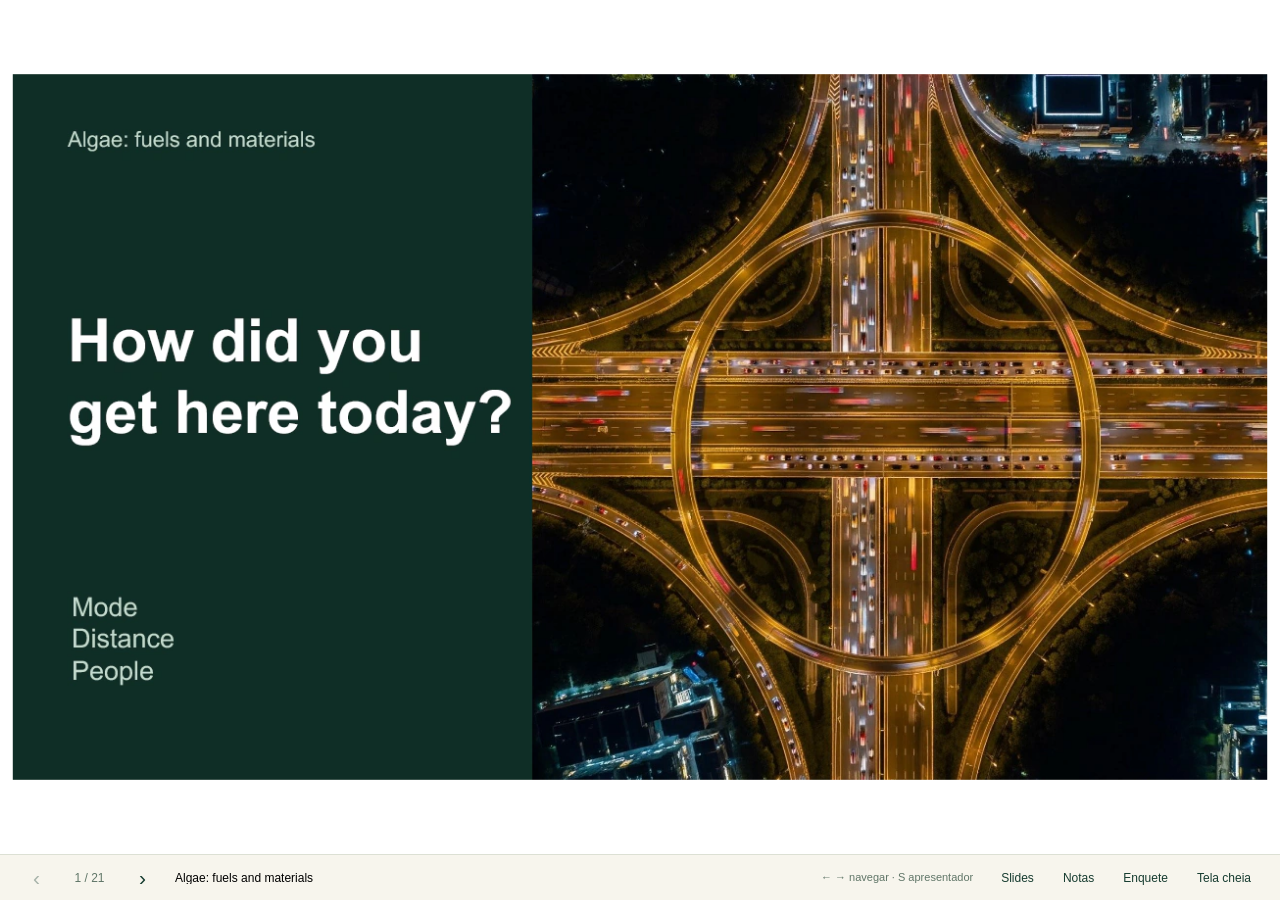
==== commit 60ee1590: "Add instructor controls to save a poll and start a fresh class" ====
--- a/index.html
+++ b/index.html
@@ -1,4 +1,4 @@
-<!doctype html><html lang="en"><head><meta charset="utf-8"><meta name="viewport" content="width=device-width,initial-scale=1"><meta name="description" content="Algae: Fuels and Materials. A visual class with a live commuting activity and Algae Farm simulation."><meta name="referrer" content="no-referrer"><title>Algae: Fuels and Materials · JUSTLAB</title><link rel="stylesheet" href="vendor/reveal.css"><link rel="stylesheet" href="presentation.css"></head><body><main class="deck-wrap"><div class="reveal"><div class="slides"><section data-title="Algae: fuels and materials" aria-label="1. Algae: fuels and materials"><img class="slide-image" src="assets/slide-01.webp" alt="Algae: fuels and materials" width="1280" height="720"><aside class="notes">TIMING: 0–3 min. Start the 12-minute commuting activity immediately. Ask everyone for their main travel mode, approximate one-way route distance, campus days and vehicle occupancy. Use a quick show of hands or poll. No addresses. Record mixed-mode legs when needed. This is the title slide and the activity opening.
+<!doctype html><html lang="en"><head><meta charset="utf-8"><meta name="viewport" content="width=device-width,initial-scale=1"><meta name="description" content="Algae: Fuels and Materials. A visual class with a live commuting activity and Algae Farm simulation."><meta name="referrer" content="no-referrer"><title>Algae: Fuels and Materials · JUSTLAB</title><link rel="stylesheet" href="vendor/reveal.css"><link rel="stylesheet" href="presentation.css"><link rel="stylesheet" href="polls.css"></head><body><main class="deck-wrap"><div class="reveal"><div class="slides"><section data-title="Algae: fuels and materials" aria-label="1. Algae: fuels and materials"><img class="slide-image" src="assets/slide-01.webp" alt="Algae: fuels and materials" width="1280" height="720"><aside class="notes">TIMING: 0–3 min. Start the 12-minute commuting activity immediately. Ask everyone for their main travel mode, approximate one-way route distance, campus days and vehicle occupancy. Use a quick show of hands or poll. No addresses. Record mixed-mode legs when needed. This is the title slide and the activity opening.
 VISUAL SOURCE: Abhishek Gupta, Our Sustainable Future, Lecture 10 Transportation, supplied PDF page 1. Original embedded photo extracted without the course title overlay.
 CLASS PLAN: 12-minute activity, 38-minute talk, 10-minute Algae Farm activity. Deck uses short English titles, matching the planning conversation.</aside></section>
 <section data-title="Como chegamos ao campus?" aria-label="2. Como chegamos ao campus?"><h1 class="activity-title">Como chegamos ao campus?</h1><p class="activity-subtitle">Pense em uma semana habitual de aulas.</p><iframe class="dashboard-frame" data-src="dashboard.html?dashboard=5DHYXTGV" title="Resultados ao vivo da turma" referrerpolicy="no-referrer" tabindex="-1"></iframe><aside class="student-entry"><h2>Responda no celular</h2><a href="https://molino-algae.github.io/justlab-site/commute/?room=5DHYXTGV" target="_blank" rel="noopener"><img src="assets/student-qr.png" alt="QR code do formulário anônimo da turma 5DHYXTGV" width="264" height="264"></a><strong class="code">5DHYXTGV</strong><p>Sem login<br>Resposta anônima</p></aside><a class="activity-link" href="https://molino-algae.github.io/justlab-site/commute/?dashboard=5DHYXTGV" target="_blank" rel="noopener">Abrir painel em outra janela</a><p class="activity-meta">10–15 min</p><div class="print-only dashboard-print">Escaneie o QR e distribua seus dias entre os meios de transporte.<br><br>O painel online mostra o total da turma e a média por pessoa.</div><aside class="notes">TIMING: 3–12 min. Ask students to scan the QR and describe a typical week: campus days, approximate one-way distance and transport on each day. No addresses or names. The live viewer shows the class total and mean per respondent in kg CO₂e per typical week, using the shared API. Carpool occupancy includes the driver. Individual results appear on each student’s phone. The current scenario uses ADEME/Impact CO₂, France, as a teaching reference; it is not a measured Brazilian fleet. Unknown-mode distance is shown as partial coverage. The collection uses São Paulo calendar dates, and earlier collections remain in the instructor dashboard.
@@ -46,4 +46,4 @@
 SOURCE: user-provided Algae Farm, UI and configuration inspected 2 November 2026. Screenshot shows the farm map before a batch begins. Its parameters are fictional teaching rules, not kg, kWh, an LCA or fuel certification.
 HTML VERSION: the game is embedded directly in slide 20 and also available through the QR for students. Load it when the activity begins. Use the slide navigation controls below the frame to return to the debrief.</aside></section>
 <section data-title="What made a better route?" aria-label="21. What made a better route?"><img class="slide-image" data-src="assets/slide-21.webp" alt="What made a better route?" width="1280" height="720"><aside class="notes">TIMING: 57–60 min. Compare two pairs on the same product contract. Ask which decision increased recovered product, which extra processing step was worthwhile and what happened to water/energy use. Connect the answer to the research and to the initial footprint boundary. Plates and biodiesel tokens are different teaching units; do not rank contracts by their raw totals. End by asking what measurements would establish a lower environmental burden.
-SOURCE: user-provided Algae Farm and the class's results. The closing photograph is the bioprocess equipment image from supplied Lecture 13 PDF p20, accompanying Lips (2021), https://ietresearch.onlinelibrary.wiley.com/doi/10.1049/enb2.12017 .</aside></section></div></div></main><nav class="deck-nav" aria-label="Controles da apresentação"><button id="previous" class="nav-arrow" aria-label="Slide anterior" title="Anterior · seta esquerda">‹</button><span id="counter" class="deck-counter">1 / 21</span><button id="next" class="nav-arrow" aria-label="Próximo slide" title="Próximo · seta direita">›</button><span id="current-title" class="deck-current">Algae: fuels and materials</span><span class="key-hint">← → navegar · S apresentador</span><button id="slides-button">Slides</button><button id="notes-button">Notas</button><button id="fullscreen-button" title="Tela cheia">Tela cheia</button></nav><dialog id="slides-dialog" aria-labelledby="slides-heading"><header><h2 id="slides-heading">Slides da aula</h2><button data-close-dialog aria-label="Fechar lista de slides">×</button></header><ol id="slide-list"></ol></dialog><dialog id="notes-dialog" aria-labelledby="notes-title"><header><h2 id="notes-title">Notas</h2><button data-close-dialog aria-label="Fechar notas">×</button></header><div id="notes-text"></div></dialog><dialog id="game-qr-dialog" aria-labelledby="game-qr-title"><header><h2 id="game-qr-title">Algae Farm</h2><button data-close-dialog aria-label="Fechar QR do jogo">×</button></header><img src="assets/game-qr.png" alt="QR code para jogar Algae Farm no celular"><p>Uma rodada de 6 minutos.<br>Joguem em duplas e comparem as decisões.</p><a href="https://molino-algae.github.io/justlab-site/games/algae-farm/?minutos=6&amp;modo=direto&amp;cenario=fixo" target="_blank" rel="noopener">Abrir jogo</a></dialog><script src="vendor/reveal.js"></script><script src="vendor/notes.js"></script><script src="presentation.js"></script></body></html>+SOURCE: user-provided Algae Farm and the class's results. The closing photograph is the bioprocess equipment image from supplied Lecture 13 PDF p20, accompanying Lips (2021), https://ietresearch.onlinelibrary.wiley.com/doi/10.1049/enb2.12017 .</aside></section></div></div></main><nav class="deck-nav" aria-label="Controles da apresentação"><button id="previous" class="nav-arrow" aria-label="Slide anterior" title="Anterior · seta esquerda">‹</button><span id="counter" class="deck-counter">1 / 21</span><button id="next" class="nav-arrow" aria-label="Próximo slide" title="Próximo · seta direita">›</button><span id="current-title" class="deck-current">Algae: fuels and materials</span><span class="key-hint">← → navegar · S apresentador</span><button id="slides-button">Slides</button><button id="notes-button">Notas</button><button id="polls-button">Enquete</button><button id="fullscreen-button" title="Tela cheia">Tela cheia</button></nav><dialog id="poll-dialog" aria-labelledby="poll-heading"><header><div><h2 id="poll-heading">Enquete da aula</h2><p>Controles do professor</p></div><button data-close-dialog aria-label="Fechar controles da enquete">×</button></header><div id="poll-current"><span id="poll-current-code">…</span><div><strong id="poll-current-title"></strong><span id="poll-current-status">Carregando enquete…</span></div></div><p id="poll-message" role="status"></p><section id="poll-unlock"><p>Use seu link de gestão para iniciar novas enquetes e consultar as anteriores. Os estudantes continuam respondendo sem login.</p><form id="poll-unlock-form"><label for="poll-management-link">Link de gestão da turma</label><input id="poll-management-link" type="password" autocomplete="off" placeholder="Cole seu link de gestão" required><button type="submit" class="poll-primary">Ativar controles do professor</button></form></section><section id="poll-management" hidden><form id="poll-new-form"><div class="poll-form-row"><div class="poll-field"><label for="poll-title">Nome da próxima enquete</label><input id="poll-title" maxlength="80" required></div><button type="submit" class="poll-primary" id="poll-new" disabled>Salvar e iniciar nova enquete</button></div></form><p class="poll-help">A enquete atual será encerrada e suas respostas ficarão guardadas. A próxima começa sem respostas, com um novo QR code.</p><div class="poll-history"><h3>Histórico das enquetes</h3><div class="poll-table-wrap"><table id="poll-history-table"><thead><tr><th>Enquete</th><th>Última coleta</th><th>Respostas</th><th>Média por pessoa</th><th>Total da turma</th><th>Acessar</th></tr></thead><tbody id="poll-history-body"></tbody></table></div><p class="poll-help">Média e total em kg CO₂e por semana habitual. Cada linha mostra a última coleta daquela enquete; o painel e o CSV conservam as outras datas. Os links de gestão são pessoais.</p></div></section></dialog><div id="poll-toast" role="status" hidden></div><dialog id="slides-dialog" aria-labelledby="slides-heading"><header><h2 id="slides-heading">Slides da aula</h2><button data-close-dialog aria-label="Fechar lista de slides">×</button></header><ol id="slide-list"></ol></dialog><dialog id="notes-dialog" aria-labelledby="notes-title"><header><h2 id="notes-title">Notas</h2><button data-close-dialog aria-label="Fechar notas">×</button></header><div id="notes-text"></div></dialog><dialog id="game-qr-dialog" aria-labelledby="game-qr-title"><header><h2 id="game-qr-title">Algae Farm</h2><button data-close-dialog aria-label="Fechar QR do jogo">×</button></header><img src="assets/game-qr.png" alt="QR code para jogar Algae Farm no celular"><p>Uma rodada de 6 minutos.<br>Joguem em duplas e comparem as decisões.</p><a href="https://molino-algae.github.io/justlab-site/games/algae-farm/?minutos=6&amp;modo=direto&amp;cenario=fixo" target="_blank" rel="noopener">Abrir jogo</a></dialog><script src="vendor/reveal.js"></script><script src="vendor/notes.js"></script><script src="polls.js"></script><script src="presentation.js?v=polls1"></script></body></html>
--- a/polls.css
+++ b/polls.css
@@ -0,0 +1 @@
+#poll-dialog{max-width:1000px}#poll-dialog header p{font-size:12px;color:#607668;margin:7px 0 0}#poll-current{display:flex;align-items:center;gap:20px;padding:17px 0;border-bottom:1px solid #dce0d4}#poll-current-code{font-size:23px;letter-spacing:2px;font-weight:600}#poll-current-title{display:block;font-size:15px;margin-bottom:5px}#poll-current-status{font-size:12px;color:#607668}#poll-message{font-size:14px;line-height:1.6;min-height:20px;margin:12px 0;color:#446849}#poll-message.error{color:#934a37}#poll-unlock p{font-size:14px;line-height:1.65;color:#607668}#poll-dialog label{display:block;font-size:13px;font-weight:600;margin-bottom:8px}#poll-dialog input{font:15px Arial,sans-serif;width:100%;padding:12px;border:1px solid #cbd2c4;border-radius:5px;background:white;color:#163c30}#poll-dialog .poll-form-row{display:flex;gap:12px;align-items:end}#poll-dialog .poll-field{flex:1}#poll-dialog .poll-primary{font:600 14px Arial,sans-serif;padding:13px 18px;border:1px solid #163c30;border-radius:5px;background:#163c30;color:white;cursor:pointer;white-space:nowrap}#poll-dialog button:disabled{opacity:.5;cursor:default}.poll-help{font-size:12px;line-height:1.6;color:#607668;margin:12px 0 24px}.poll-history{border-top:1px solid #dce0d4;padding-top:19px;margin-top:24px}.poll-history h3{margin:0 0 14px;font-size:20px}.poll-table-wrap{overflow-x:auto}#poll-history-table{border-collapse:collapse;width:100%;font-size:13px;text-align:left}#poll-history-table th,#poll-history-table td{padding:13px 10px;border-bottom:1px solid #e1e4d9;white-space:nowrap}#poll-history-table th{font-weight:500;color:#607668;font-size:12px}#poll-history-table td:last-child{display:flex;gap:15px;align-items:center}#poll-history-table a{color:#163c30;text-underline-offset:4px}#poll-history-table button{background:transparent;border:1px solid #cbd2c4;border-radius:4px;color:#163c30;padding:7px 11px;cursor:pointer}#poll-toast{position:fixed;bottom:65px;left:50%;transform:translateX(-50%);z-index:60;background:#173e32;color:white;padding:15px 24px;border-radius:6px;font:15px Arial,sans-serif;box-shadow:0 8px 35px #163c3022;max-width:90vw}#poll-unlock-form button{margin-top:12px}@media(max-width:700px){#poll-dialog .poll-form-row{display:block}#poll-dialog .poll-primary{margin-top:12px;white-space:normal}#poll-current{display:block}#poll-current-code{display:block;margin-bottom:10px}.deck-nav .key-hint{display:none}}@media print{#poll-toast,#poll-dialog{display:none!important}}
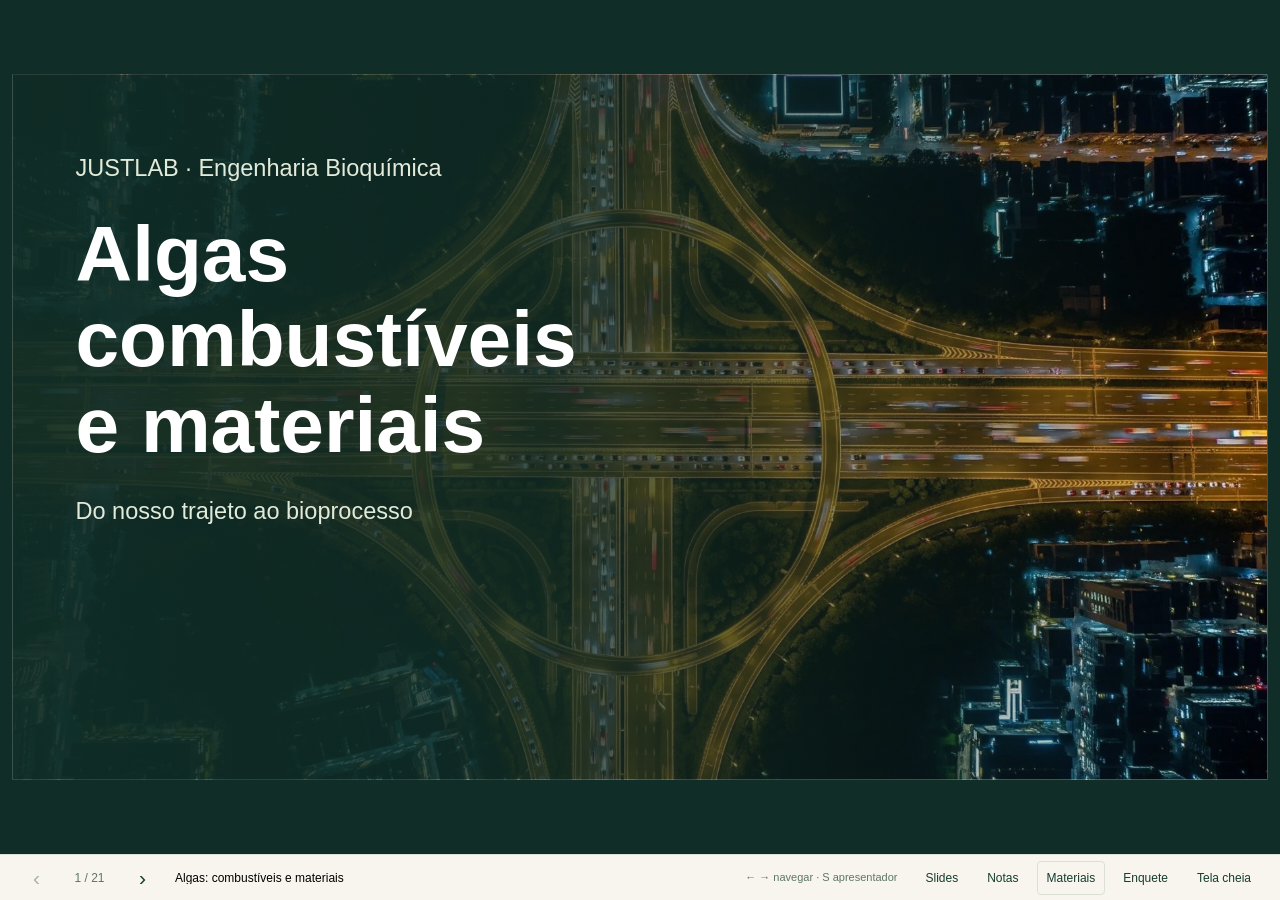
==== commit 321870fb: "Localize class materials to Portuguese and preserve English archive" ====
--- a/index.html
+++ b/index.html
@@ -1,49 +1,137 @@
-<!doctype html><html lang="en"><head><meta charset="utf-8"><meta name="viewport" content="width=device-width,initial-scale=1"><meta name="description" content="Algae: Fuels and Materials. A visual class with a live commuting activity and Algae Farm simulation."><meta name="referrer" content="no-referrer"><title>Algae: Fuels and Materials · JUSTLAB</title><link rel="stylesheet" href="vendor/reveal.css"><link rel="stylesheet" href="presentation.css"><link rel="stylesheet" href="polls.css"></head><body><main class="deck-wrap"><div class="reveal"><div class="slides"><section data-title="Algae: fuels and materials" aria-label="1. Algae: fuels and materials"><img class="slide-image" src="assets/slide-01.webp" alt="Algae: fuels and materials" width="1280" height="720"><aside class="notes">TIMING: 0–3 min. Start the 12-minute commuting activity immediately. Ask everyone for their main travel mode, approximate one-way route distance, campus days and vehicle occupancy. Use a quick show of hands or poll. No addresses. Record mixed-mode legs when needed. This is the title slide and the activity opening.
-VISUAL SOURCE: Abhishek Gupta, Our Sustainable Future, Lecture 10 Transportation, supplied PDF page 1. Original embedded photo extracted without the course title overlay.
-CLASS PLAN: 12-minute activity, 38-minute talk, 10-minute Algae Farm activity. Deck uses short English titles, matching the planning conversation.</aside></section>
-<section data-title="Como chegamos ao campus?" aria-label="2. Como chegamos ao campus?"><h1 class="activity-title">Como chegamos ao campus?</h1><p class="activity-subtitle">Pense em uma semana habitual de aulas.</p><iframe class="dashboard-frame" data-src="dashboard.html?dashboard=5DHYXTGV" title="Resultados ao vivo da turma" referrerpolicy="no-referrer" tabindex="-1"></iframe><aside class="student-entry"><h2>Responda no celular</h2><a href="https://molino-algae.github.io/justlab-site/commute/?room=5DHYXTGV" target="_blank" rel="noopener"><img src="assets/student-qr.png" alt="QR code do formulário anônimo da turma 5DHYXTGV" width="264" height="264"></a><strong class="code">5DHYXTGV</strong><p>Sem login<br>Resposta anônima</p></aside><a class="activity-link" href="https://molino-algae.github.io/justlab-site/commute/?dashboard=5DHYXTGV" target="_blank" rel="noopener">Abrir painel em outra janela</a><p class="activity-meta">10–15 min</p><div class="print-only dashboard-print">Escaneie o QR e distribua seus dias entre os meios de transporte.<br><br>O painel online mostra o total da turma e a média por pessoa.</div><aside class="notes">TIMING: 3–12 min. Ask students to scan the QR and describe a typical week: campus days, approximate one-way distance and transport on each day. No addresses or names. The live viewer shows the class total and mean per respondent in kg CO₂e per typical week, using the shared API. Carpool occupancy includes the driver. Individual results appear on each student’s phone. The current scenario uses ADEME/Impact CO₂, France, as a teaching reference; it is not a measured Brazilian fleet. Unknown-mode distance is shown as partial coverage. The collection uses São Paulo calendar dates, and earlier collections remain in the instructor dashboard.
-SOURCE: https://impactco2.fr/outils/transport ; student form: https://molino-algae.github.io/justlab-site/commute/?room=5DHYXTGV .
-The next slide introduces life-cycle boundaries. Its ECF bicycle example uses a different study and boundary, including separate dietary assumptions; do not compare its numerical values directly with the ADEME viewer or add manufacture a second time.</aside></section>
-<section data-title="Beyond the ride" aria-label="3. Beyond the ride"><img class="slide-image" data-src="assets/slide-03.webp" alt="Beyond the ride" width="1280" height="720"><aside class="notes">TIMING: 8–12 min. Ask students what happens before and after the ride. Use the diagram to introduce goal, boundary, lifetime and allocation. The ECF/TNO bicycle example assigns about 5 g CO2e/km to manufacture and maintenance over 8 years at 2,400 km/year (19,200 km). Food assumptions contribute separately in that study. The diagram is a general life-cycle framework; the ECF comparison excludes infrastructure and disposal. The live dashboard uses the ADEME/Impact CO₂ reference, which has a different boundary from the ECF dietary scenario described here. Do not compare these factors as if they came from the same model or add manufacturing twice. A lower footprint does not remove safety, access and disability constraints on travel choices.
-SOURCES: supplied Lecture 5 PDF p18, original diagram credited to IFCO; https://www.ifco.com/life-cycle-assessment-impact/ . ECF (2011) printed pp9–11: https://ecf.com/media/resources/2016/ECF_CO2_WEB.pdf .</aside></section>
-<section data-title="The fossil-energy surge" aria-label="4. The fossil-energy surge"><img class="slide-image" data-src="assets/slide-04.webp" alt="The fossil-energy surge" width="1280" height="720"><aside class="notes">TIMING: 12–15 min. Ask students to locate their grandparents' lifetimes on the curve. The quantitative series begins in 1800 and ends in 2023. It shows global fossil primary-energy consumption, measured in TWh, separated into coal, oil and gas. Use a verbal long-history perspective rather than extending measured data back 10,000 years. Link fossil carbon's geological storage to rapid combustion and rising emissions.
-SOURCES: original graph extracted from supplied Lecture 1 PDF p10. Our World in Data, Global fossil fuel consumption, citing Energy Institute Statistical Review and Smil. https://ourworldindata.org/fossil-fuels . Oil photograph extracted from Lecture 2 PDF p7, whose image/source credits point to EIA/DOE. Preserve the dates shown in the supplied graph.
-LAYOUT: The explanatory footnotes and source title are cropped for projection; all plotted data, axes, series labels and original data-source attribution are retained.</aside></section>
-<section data-title="Energy options" aria-label="5. Energy options"><img class="slide-image" data-src="assets/slide-05.webp" alt="Energy options" width="1280" height="720"><aside class="notes">TIMING: 15–17 min. The supplied 2022 world total-energy-supply chart reports coal 27.8%, oil 30.2%, and natural gas 23.7%. Their sum is 81.7%; all other sources sum to 18.3%. The two-part pie deliberately groups the original categories, without equating every other source to low-carbon supply. Images show solar, wind and nuclear as examples. Nuclear is low-carbon and conventionally classed as nonrenewable. Explain that electricity is a carrier and that petroleum also supplies carbon-containing feedstocks for materials.
-SOURCES: supplied Lecture 1 PDF p9; https://ourworldindata.org/energy-mix . Alternative-energy images extracted from supplied Lecture 6 PDF p13.</aside></section>
-<section data-title="Transport emissions" aria-label="6. Transport emissions"><img class="slide-image" data-src="assets/slide-06.webp" alt="Transport emissions" width="1280" height="720"><aside class="notes">TIMING: 17–19 min. Road dominates the historical transport-mode breakdown. Road passenger (45.1%) plus road freight (29.4%) gives 74.5%. Aviation is 11.6%, shipping 10.6%, and rail plus other transport 3.2%. Rounding gives a 99.9% total. These are shares of transport CO2 in 2018, not shares of all global greenhouse gases. Use this distinction before explaining why smaller sectors can still be technically difficult to decarbonize.
-SOURCES: supplied Lecture 10 PDF p7, embedded OWID/IEA/ICCT chart. https://ourworldindata.org/co2-emissions-from-transport . Aircraft/ship images are from the same supplied course; exact image credits retained in the source index.</aside></section>
-<section data-title="Fewer car trips" aria-label="7. Fewer car trips"><img class="slide-image" data-src="assets/slide-07.webp" alt="Fewer car trips" width="1280" height="720"><aside class="notes">TIMING: 19–20 min. Return to the class's commuting alternatives. Reducing the need for car trips combines safe active travel, shared transport, urban form and vehicle technology. Use the street scene as an illustration, not a documentary photograph of a named city. The tram photograph is San Diego public transport in the supplied deck.
-SOURCES: supplied Lecture 10 PDF p8; Project Drawdown transport overview, https://drawdown.org/sectors/transportation .</aside></section>
-<section data-title="Electric cars: the whole life cycle" aria-label="8. Electric cars: the whole life cycle"><img class="slide-image" data-src="assets/slide-08.webp" alt="Electric cars: the whole life cycle" width="1280" height="720"><aside class="notes">TIMING: 20–22 min. ICCT's 2025 EU medium-car assessment reports 235 g CO2e/km for gasoline plus biofuels, 63 for BEVs with the projected 2025–2044 EU electricity mix, and 52 for BEVs using renewable electricity. The comparison includes manufacture, energy supply, maintenance and recycling; it is not a Brazilian commuting-factor table. Ask how a larger vehicle or battery and a different grid would change the outcome. Avoid a universal break-even distance or a claim that renewable electricity is always required for an EV advantage.
-SOURCES: Negri and Bieker, ICCT (2025), executive summary / Figure ES1. https://theicct.org/wp-content/uploads/2025/07/ID-392-%E2%80%93-Life-cycle-GHG_report_final.pdf . Sensitivity framework: https://www.iea.org/data-and-statistics/data-tools/ev-life-cycle-assessment-calculator . Car image: supplied Lecture 10 p8.</aside></section>
-<section data-title="Energy carried on board" aria-label="9. Energy carried on board"><img class="slide-image" data-src="assets/slide-09.webp" alt="Energy carried on board" width="1280" height="720"><aside class="notes">TIMING: 22–24 min. The comparison is stored energy per kg, before propulsion losses. Jet A lower heating value is 43.2 MJ/kg. A representative battery-pack assumption of 250 Wh/kg converts to 0.9 MJ/kg (0.25 kWh/kg times 3.6). This is not a range or replacement-mass calculation: motors and turbines have different efficiencies, batteries retain their mass, and aircraft need reserves and useful payload. Deep-sea shipping also faces energy-storage and volume constraints. Short-range electric applications remain distinct.
-SOURCES: https://docs.cascade.boeing.com/docs/baseCalculations/fuelBurnEnergyEmissions.html (Jet A property); https://eaglepubs.erau.edu/introductiontoaerospaceflightvehicles/chapter/electric-aircraft/ (representative pack-level 0.2–0.25 kWh/kg). Photo from supplied Lecture 10 p7.</aside></section>
-<section data-title="Decades of service" aria-label="10. Decades of service"><img class="slide-image" data-src="assets/slide-10.webp" alt="Decades of service" width="1280" height="720"><aside class="notes">TIMING: 24–26 min. These similar numerical ranges describe different metrics. EASA reports average retirement ages of 25–30 years for passenger aircraft; cargo aircraft are longer-lived. IRENA describes ship technical lifetimes as usually 25–30 years. Neither range is a precise forecast of the years needed to replace an entire fleet. Existing assets and infrastructure motivate compatible fuels alongside efficiency, demand measures and new propulsion. Rail can use overhead electricity and should not be treated as equivalent to long-haul aircraft.
-SOURCES: https://www.easa.europa.eu/en/light/topics/sustainability-end-life-phase-aircraft ; https://www.irena.org/-/media/Files/IRENA/Agency/Publication/2021/Oct/IRENA_Decarbonising_Shipping_2021.pdf . Traffic-map images from supplied Lecture 10 pp5–6, snapshots dated 27 June 2025.</aside></section>
-<section data-title="Sustainable aviation fuel" aria-label="11. Sustainable aviation fuel"><img class="slide-image" data-src="assets/slide-11.webp" alt="Sustainable aviation fuel" width="1280" height="720"><aside class="notes">TIMING: 26–28 min. SAF must satisfy aviation fuel performance requirements and relevant sustainability criteria. Approved conversion routes and blend limits vary. Combustion still releases CO2; the potential reduction is assessed over feedstock production, conversion, distribution and flight, including relevant land-use effects. Non-CO2 aviation effects also remain. The photograph shows an engine-test context with a 100% SAF label, not the normal approved blend for every aircraft.
-SOURCES: https://www.icao.int/SAF/saf-conversion-processes ; https://www.icao.int/CORSIA/fuels-lifecycle . Engine photo extracted from supplied Lecture 10 p15, original photo link https://robbreport.com/wp-content/uploads/2021/10/RollsRoyce_SAF1.jpg?w=1000 .</aside></section>
-<section data-title="Routes to aviation fuel" aria-label="12. Routes to aviation fuel"><img class="slide-image" data-src="assets/slide-12.webp" alt="Routes to aviation fuel" width="1280" height="720"><aside class="notes">TIMING: 28–30 min. Ethanol is upgraded through alcohol-to-jet. LanzaJet reported on-spec jet-fuel production and full plant operation at Freedom Pines on 13 November 2025; that milestone is not evidence of continuous production at nameplate capacity. A 2025 PNNL experimental study used wastewater-grown algae, HTL to biocrude, then hydrotreating and distillation toward aviation fuel. Keep research fuel characterization distinct from fuel qualification and commercial supply. The algae image is an illustrative Botryococcus micrograph from the source course, not a photograph of the PNNL experimental strain.
-SOURCES: https://www.lanzajet.com/news-insights/lanzajet-makes-history ; https://www.pnnl.gov/publications/hydrothermal-liquefaction-wastewater-grown-algae-produce-sustainable-aviation-fuel . Crop and micrograph: supplied Lecture 10 p15; micrograph original https://www.nature.com/articles/s41598-019-53619-y .</aside></section>
-<section data-title="Algae" aria-label="13. Algae"><img class="slide-image" data-src="assets/slide-13.webp" alt="Algae" width="1280" height="720"><aside class="notes">TIMING: 30–32 min. The collage shows diversity, not one interchangeable organism. Distinguish microalgae, seaweeds and cyanobacteria, then focus the subsequent research on C. pacifica. Cultivation needs light, carbon, water and nutrients. Target-component percentage, biomass growth, recovered product and resource consumption are separate measurements. Avoid presenting theoretical algae oil-yield tables as demonstrated industrial performance.
-VISUAL SOURCE: supplied Lecture 9 PDF p13, collage and original credits retained in the source index.</aside></section>
-<section data-title="Algae-to-fuel conversion" aria-label="14. Algae-to-fuel conversion"><img class="slide-image" data-src="assets/slide-14.webp" alt="Algae-to-fuel conversion" width="1280" height="720"><aside class="notes">TIMING: 32–35 min. Use this intentionally simplified, editable route map. Algal oil can undergo transesterification to fatty-acid alkyl esters (biodiesel). Hydrocarbon-fuel routes instead require hydrotreating or other upgrading. Whole wet biomass can undergo hydrothermal liquefaction to biocrude followed by upgrading. A drawn endpoint labelled jet hydrocarbons indicates a route target, not proof of a qualified SAF for every feedstock/process. Explain recovery and conversion losses before the game.
-SOURCE: simplified from the supplied Lecture 10 PDF p18 and Zhou and Hu (2020), https://www.mdpi.com/2073-4344/10/2/145 . SAF qualifications: https://www.icao.int/SAF/saf-conversion-processes .</aside></section>
-<section data-title="Biological carbon, useful materials" aria-label="15. Biological carbon, useful materials"><img class="slide-image" data-src="assets/slide-15.webp" alt="Biological carbon, useful materials" width="1280" height="720"><aside class="notes">TIMING: 35–38 min. The photographs illustrate material applications. Distinguish whole biomass incorporated in a formulation, recovered starch formulated with additives, and algal carbon converted to chemical precursors such as polyols for polyurethane. These are distinct routes with different performance requirements. Biobased origin does not establish biodegradability, compostability or a lower overall impact. Use the processing/resource trade-off to introduce the research.
-SOURCES: supplied Lecture 13 PDF p21, DOE/UCSD surfboard image and UCSD algae-based flip-flop image. Original links https://www.energy.gov/sites/default/files/styles/full_article_width/public/2017/07/f35/algae%20surboard%20with%20logo%20%28002%29.png?itok=Cx2zu7u9 and https://today.ucsd.edu/news_uploads/algae-based-flip-flops.jpg . Terminology: https://environment.ec.europa.eu/topics/plastics/bio-based-biodegradable-and-compostable-plastics_en . Whole/starch routes also prepare the user-provided Algae Farm simulation.</aside></section>
-<section data-title="Research: Chlamydomonas pacifica" aria-label="16. Research: Chlamydomonas pacifica"><img class="slide-image" data-src="assets/slide-16.webp" alt="Research: Chlamydomonas pacifica" width="1280" height="720"><aside class="notes">TIMING: 38–40 min. Introduce the published C. pacifica case as the research anchor available in the provided resources. The graphic summarizes laboratory evolution, targeted engineering and pilot cultivation with biodiesel/polyurethane endpoints. The organisms and results retain the authors' attribution.
-DISCUSSION: Which part of the chain is most likely to prevent a useful product at scale?
-SOURCE: Gupta, Molino et al., ACS ES&amp;T Engineering 5 (2025), 36–49, DOI 10.1021/acsestengg.4c00443, graphical abstract. https://pmc.ncbi.nlm.nih.gov/articles/PMC11730947/ . Figure reproduced with attribution; published under CC BY-NC-ND 4.0.</aside></section>
-<section data-title="Selecting for resilience" aria-label="17. Selecting for resilience"><img class="slide-image" data-src="assets/slide-17.webp" alt="Selecting for resilience" width="1280" height="720"><aside class="notes">TIMING: 40–43 min. Figure 1 shows mutagenesis, breeding and selection for high-light tolerance, followed by phenotype tests. Explain selection versus targeted engineering and ask students to interpret the plate comparison before showing the growth panel. The pH comparison did not demonstrate a definitive improvement from the evolution step.
-SOURCE: Gupta, Molino et al. (2025), Figure 1. https://pmc.ncbi.nlm.nih.gov/articles/PMC11730947/ . Original figure retained with panel labels and scale information. CC BY-NC-ND 4.0. Panel a credited by the authors to BioRender.</aside></section>
-<section data-title="More lipid and starch" aria-label="18. More lipid and starch"><img class="slide-image" data-src="assets/slide-18.webp" alt="More lipid and starch" width="1280" height="720"><aside class="notes">TIMING: 43–47 min. Replotted reported composition: lipids 28.99±0.78 to 37.00±1.93 g/100g dried biomass for evolved reference versus evolved Dof; starch 36.08±0.80 to 45.83±2.68 for reference versus evolved PGM1. Reported p values are 0.032 and 0.039. Labels preserve the published ± quantities without assigning an unsupported uncertainty definition. Different engineered strains target the two components. These are content measurements, not increases in fuel output per day. Pilot cultivation used 80 L greenhouse raceways over three rounds; the lipid extraction method reports two technical replicates.
-DISCUSSION: Does a higher content guarantee more recovered product? What else should we measure?
-SOURCE: Gupta, Molino et al. (2025), Figure 4 and associated methods. https://pmc.ncbi.nlm.nih.gov/articles/PMC11730947/ .</aside></section>
-<section data-title="Fuels and materials" aria-label="19. Fuels and materials"><img class="slide-image" data-src="assets/slide-19.webp" alt="Fuels and materials" width="1280" height="720"><aside class="notes">TIMING: 47–50 min. Published product photographs show biodiesel samples and the A2141 polyurethane material. Ask what evidence verifies product identity, required properties and resource demands. The paper reports a biodiesel/TPU demonstration, not certified SAF production or a full comparative LCA.
-TRANSITION: Students will now balance cultivation, energy, processing and recovery in the game.
-SOURCE: Gupta, Molino et al. (2025), product photographs reproduced in supplied Lecture 18 PDF p15; https://pmc.ncbi.nlm.nih.gov/articles/PMC11730947/ . Original figure/product labels preserved.</aside></section>
-<section data-title="Algae Farm" aria-label="20. Algae Farm" class="game-slide"><h1 class="game-heading">Algae Farm</h1><p class="game-subtitle">Em duplas: escolha um produto e complete um lote.</p><div class="game-tools"><button id="game-qr-button">Jogar no celular · QR</button><a href="https://molino-algae.github.io/justlab-site/games/algae-farm/?minutos=6&amp;modo=direto&amp;cenario=fixo" target="_blank" rel="noopener">Abrir em outra janela ↗</a></div><div class="game-shell"><iframe id="game-frame" class="game-frame" title="Algae Farm: atividade de cultivo e processamento de algas" data-game-url="https://molino-algae.github.io/justlab-site/games/algae-farm/?minutos=6&amp;modo=direto&amp;cenario=fixo" allow="fullscreen" referrerpolicy="no-referrer" hidden></iframe><div class="game-cover" id="game-cover"><button id="load-game">Iniciar atividade</button></div></div><p class="game-note">Observe o produto recuperado, o uso de água e o gasto de energia. Depois, avance para a discussão.</p><img class="print-only game-print" src="assets/slide-20.webp" alt="Atividade Algae Farm com QR e objetivo da rodada"><aside class="notes">TIMING: 50–57 min. Give one minute of instructions, then six minutes playing in pairs. The QR and Open game link use https://molino-algae.github.io/justlab-site/games/algae-farm/?minutos=6&amp;modo=direto&amp;cenario=fixo . Assign half the pairs biodiesel and half materials. Complete one batch and identify a resource trade-off. The link selects a six-minute round, direct decisions and a fixed scenario. A new link does not overwrite a saved batch; compare matching initial stocks, species and upgrades. The current campaign carries resources between batches and advanced cultures require progression. Do not require C. pacifica unlocks during this round.
-SOURCE: user-provided Algae Farm, UI and configuration inspected 2 November 2026. Screenshot shows the farm map before a batch begins. Its parameters are fictional teaching rules, not kg, kWh, an LCA or fuel certification.
-HTML VERSION: the game is embedded directly in slide 20 and also available through the QR for students. Load it when the activity begins. Use the slide navigation controls below the frame to return to the debrief.</aside></section>
-<section data-title="What made a better route?" aria-label="21. What made a better route?"><img class="slide-image" data-src="assets/slide-21.webp" alt="What made a better route?" width="1280" height="720"><aside class="notes">TIMING: 57–60 min. Compare two pairs on the same product contract. Ask which decision increased recovered product, which extra processing step was worthwhile and what happened to water/energy use. Connect the answer to the research and to the initial footprint boundary. Plates and biodiesel tokens are different teaching units; do not rank contracts by their raw totals. End by asking what measurements would establish a lower environmental burden.
-SOURCE: user-provided Algae Farm and the class's results. The closing photograph is the bioprocess equipment image from supplied Lecture 13 PDF p20, accompanying Lips (2021), https://ietresearch.onlinelibrary.wiley.com/doi/10.1049/enb2.12017 .</aside></section></div></div></main><nav class="deck-nav" aria-label="Controles da apresentação"><button id="previous" class="nav-arrow" aria-label="Slide anterior" title="Anterior · seta esquerda">‹</button><span id="counter" class="deck-counter">1 / 21</span><button id="next" class="nav-arrow" aria-label="Próximo slide" title="Próximo · seta direita">›</button><span id="current-title" class="deck-current">Algae: fuels and materials</span><span class="key-hint">← → navegar · S apresentador</span><button id="slides-button">Slides</button><button id="notes-button">Notas</button><button id="polls-button">Enquete</button><button id="fullscreen-button" title="Tela cheia">Tela cheia</button></nav><dialog id="poll-dialog" aria-labelledby="poll-heading"><header><div><h2 id="poll-heading">Enquete da aula</h2><p>Controles do professor</p></div><button data-close-dialog aria-label="Fechar controles da enquete">×</button></header><div id="poll-current"><span id="poll-current-code">…</span><div><strong id="poll-current-title"></strong><span id="poll-current-status">Carregando enquete…</span></div></div><p id="poll-message" role="status"></p><section id="poll-unlock"><p>Use seu link de gestão para iniciar novas enquetes e consultar as anteriores. Os estudantes continuam respondendo sem login.</p><form id="poll-unlock-form"><label for="poll-management-link">Link de gestão da turma</label><input id="poll-management-link" type="password" autocomplete="off" placeholder="Cole seu link de gestão" required><button type="submit" class="poll-primary">Ativar controles do professor</button></form></section><section id="poll-management" hidden><form id="poll-new-form"><div class="poll-form-row"><div class="poll-field"><label for="poll-title">Nome da próxima enquete</label><input id="poll-title" maxlength="80" required></div><button type="submit" class="poll-primary" id="poll-new" disabled>Salvar e iniciar nova enquete</button></div></form><p class="poll-help">A enquete atual será encerrada e suas respostas ficarão guardadas. A próxima começa sem respostas, com um novo QR code.</p><div class="poll-history"><h3>Histórico das enquetes</h3><div class="poll-table-wrap"><table id="poll-history-table"><thead><tr><th>Enquete</th><th>Última coleta</th><th>Respostas</th><th>Média por pessoa</th><th>Total da turma</th><th>Acessar</th></tr></thead><tbody id="poll-history-body"></tbody></table></div><p class="poll-help">Média e total em kg CO₂e por semana habitual. Cada linha mostra a última coleta daquela enquete; o painel e o CSV conservam as outras datas. Os links de gestão são pessoais.</p></div></section></dialog><div id="poll-toast" role="status" hidden></div><dialog id="slides-dialog" aria-labelledby="slides-heading"><header><h2 id="slides-heading">Slides da aula</h2><button data-close-dialog aria-label="Fechar lista de slides">×</button></header><ol id="slide-list"></ol></dialog><dialog id="notes-dialog" aria-labelledby="notes-title"><header><h2 id="notes-title">Notas</h2><button data-close-dialog aria-label="Fechar notas">×</button></header><div id="notes-text"></div></dialog><dialog id="game-qr-dialog" aria-labelledby="game-qr-title"><header><h2 id="game-qr-title">Algae Farm</h2><button data-close-dialog aria-label="Fechar QR do jogo">×</button></header><img src="assets/game-qr.png" alt="QR code para jogar Algae Farm no celular"><p>Uma rodada de 6 minutos.<br>Joguem em duplas e comparem as decisões.</p><a href="https://molino-algae.github.io/justlab-site/games/algae-farm/?minutos=6&amp;modo=direto&amp;cenario=fixo" target="_blank" rel="noopener">Abrir jogo</a></dialog><script src="vendor/reveal.js"></script><script src="vendor/notes.js"></script><script src="polls.js"></script><script src="presentation.js?v=polls1"></script></body></html>+<!doctype html><html lang="pt-BR"><head><meta charset="utf-8"><meta name="viewport" content="width=device-width,initial-scale=1"><meta name="description" content="Aula sobre algas, combustíveis e materiais, com enquete de mobilidade, painel ao vivo e Algae Farm."><meta name="referrer" content="no-referrer"><title>Algas: combustíveis e materiais · JUSTLAB</title><link rel="stylesheet" href="vendor/reveal.css"><link rel="stylesheet" href="presentation.css"><link rel="stylesheet" href="polls.css"><link rel="stylesheet" href="portugues.css?v=20261108"></head><body><main class="deck-wrap"><div class="reveal"><div class="slides"><section class="visual-slide dark" data-title="Algas: combustíveis e materiais" aria-label="1. Algas: combustíveis e materiais"><img class="photo cover-photo" src="assets/pt/cover.webp" alt="Vista noturna de vias urbanas e tráfego"><div class="cover-shade"></div><div class="cover-copy"><p>JUSTLAB · Engenharia Bioquímica</p><h1>Algas<br>combustíveis<br>e materiais</h1><p>Do nosso trajeto ao bioprocesso</p></div><aside class="notes">00–01 min. Apresente a pergunta central: como substituir tanto energia quanto matérias-primas derivadas de petróleo? Abra imediatamente o QR do próximo slide. Roteiro de 60 min: mobilidade e ciclo de vida até 12 min, exposição até 50 min, jogo e discussão nos últimos 10 min. A fotografia do material fornecido é uma abertura visual, sem demonstrar um benefício quantitativo.
+
+FONTES
+R01 — Material fornecido da disciplina Sustainable Future · PDFs indexados no arquivo da aula. As páginas citadas são páginas do PDF, sem equivaler necessariamente à numeração interna dos slides. 
+R38 — Apresentação pública da aula · 21 slides HTML com enquete de mobilidade e jogo incorporados. https://molino-algae.github.io/algae-sustainable-future/</aside></section>
+<section data-title="Como chegamos ao campus?" aria-label="2. Como chegamos ao campus?"><h1 class="activity-title">Como chegamos ao campus?</h1><p class="activity-subtitle">Pense em uma semana habitual de aulas.</p><iframe class="dashboard-frame" data-src="dashboard.html?dashboard=5DHYXTGV" title="Resultados ao vivo da turma" referrerpolicy="no-referrer" tabindex="-1"></iframe><aside class="student-entry"><h2>Responda no celular</h2><a href="https://molino-algae.github.io/justlab-site/commute/?room=5DHYXTGV" target="_blank" rel="noopener"><img src="assets/student-qr.png" alt="QR code do formulário anônimo da turma 5DHYXTGV" width="264" height="264"></a><strong class="code">5DHYXTGV</strong><p>Sem login<br>Resposta anônima</p></aside><a class="activity-link" href="https://molino-algae.github.io/justlab-site/commute/?dashboard=5DHYXTGV" target="_blank" rel="noopener">Abrir painel em outra janela</a><p class="activity-meta">10–12 min</p><div class="print-only dashboard-print">Escaneie o QR e distribua seus trajetos entre os meios de transporte.<br><br>O painel online mostra o total da turma e a média por pessoa.</div><aside class="notes">01–10 min. Descreva uma semana habitual. Ida e volta são trajetos separados, até 14; distribua os trajetos entre os modos e informe a distância aproximada de um percurso. Carona +1 inclui quem dirige e mais uma pessoa. Não peça nome nem endereço. O aplicativo mostra no celular a estimativa individual e no painel a soma e a média por respondente, em kg CO₂e por semana habitual. Pessoas sem deslocamento entram na média. A distância é passageiro-km, sem descontar caronas da soma das pessoas.
+
+Fatores ADEME França são referências didáticas, sem medir a frota brasileira. Uber é aproximação de carro com um passageiro pagante, sem percursos vazios; outro/combinado deixa a estimativa parcial. Exemplo para discutir: 14 × 8 km, sete trajetos de ônibus e sete de bicicleta, resultam em 6,86504 kg CO₂e. Com Bruno (80 km de carro), a turma fictícia soma 192 passageiro-km e 20,44168 kg; média 10,22084 kg.
+
+A comparação de voo usa a mesma distância de passageiros e o fator 0,225 kg CO₂e/passageiro-km, incluindo rastros de condensação. Para a turma fictícia, 43,2 kg, razão 2,11. Não é um voo real de 192 km nem um avião inteiro. A razão depende das respostas e pode ser indefinida ou parcial. Os dados anteriores continuam guardados. O botão Enquete permite salvar e iniciar outra coleta com o link pessoal de gestão. Não compartilhe esse link com os alunos.
+
+FONTES
+R05 — ADEME e Impact CO₂ base fixada de transporte · Arquivo de dados no commit db0e80a605e3b3fe5c49bde3bceabced4b179656, comparado às constantes do aplicativo. https://github.com/incubateur-ademe/impactco2/blob/db0e80a605e3b3fe5c49bde3bceabced4b179656/src/data/categories/deplacement.ts
+R06 — ADEME carro compacto ou médio a gasolina · Valor exibido arredondado: 170 g CO₂e/passageiro-km; separação entre fabricação e combustível. https://impactco2.fr/outils/transport/voiture-compact-essence
+R07 — ADEME ônibus a combustão · Valor exibido arredondado: 122 g CO₂e/passageiro-km. https://impactco2.fr/outils/transport/busthermique
+R32 — ADEME voo curto · 225 g CO₂e/passageiro-km para rotas de 300–1.000 km, incluindo rastros de condensação e excluindo infraestrutura. https://impactco2.fr/outils/transport/avion-courtcourrier
+R33 — ADEME voo médio · 185 g CO₂e/passageiro-km para rotas de 1.000–2.000 km. https://impactco2.fr/outils/transport/avion-moyencourrier
+R34 — ADEME voo longo · 178 g CO₂e/passageiro-km para rotas acima de 5.000 km. https://impactco2.fr/outils/transport/avion-longcourrier</aside></section>
+<section class="visual-slide " data-title="Além do trajeto" aria-label="3. Além do trajeto"><h1>Além do trajeto</h1><div class="flow "><div>Matérias-primas</div><span aria-hidden="true">→</span><div>Fabricação</div><span aria-hidden="true">→</span><div>Energia e uso</div><span aria-hidden="true">→</span><div>Destino final</div></div><div class="life-example"><strong>19.200 km</strong><span>8 anos × 2.400 km/ano</span><p>Qual fronteira estamos comparando?</p></div><aside class="notes">10–12 min. Pergunte o que acontece antes e depois da viagem. Defina serviço, vida útil e fronteira. O exemplo ECF/TNO de 2011 estima cerca de 5 g CO₂e/km de fabricação e manutenção da bicicleta, dividindo pela vida de oito anos a 2.400 km/ano. Com a hipótese alimentar desse estudo, o total chega a cerca de 21 g/km; infraestrutura e descarte ficam fora. O painel usa outra base, ADEME, sem alimentação adicional: 0,17 g/km para bicicleta. Compare cenários completos, sem somar duas vezes fabricação nem tratar os valores como a mesma fronteira. Segurança, acesso e deficiência também condicionam a mobilidade.
+
+FONTES
+R08 — Blondel Mispelon e Ferguson 2011 sobre ciclismo · ECF/TNO. Páginas impressas 9–11: vida útil, fabricação, manutenção e hipóteses de alimentação. https://ecf.com/media/resources/2016/ECF_CO2_WEB.pdf
+R05 — ADEME e Impact CO₂ base fixada de transporte · Arquivo de dados no commit db0e80a605e3b3fe5c49bde3bceabced4b179656, comparado às constantes do aplicativo. https://github.com/incubateur-ademe/impactco2/blob/db0e80a605e3b3fe5c49bde3bceabced4b179656/src/data/categories/deplacement.ts</aside></section>
+<section class="visual-slide " data-title="A expansão da energia fóssil" aria-label="4. A expansão da energia fóssil"><h1>A expansão da energia fóssil</h1><img class="fossil-chart" src="assets/pt/fossil-history.png" alt="Oferta mundial de energia fóssil de 1800 a 2023 em TWh, separada em carvão, petróleo e gás"><p class="source-line">Energy Institute, Smil e EIA · Our World in Data · série até 2023</p><aside class="notes">12–15 min. Peça que localizem a época dos pais ou avós. A série quantitativa começa em 1800, não há milhares de anos. A unidade é TWh, sem representar emissões diretamente. O gráfico foi refeito em português com o arquivo oficial OWID baixado em 8/11/2026, mantendo o recorte 1800–2023. A base atual cita Energy Institute 2026, Smil 2017 e EIA 2026; metadados e CSV ficam nos materiais. Isso atualiza a versão da série do gráfico anterior, sem misturar seu método com a participação histórica de 2022 no slide seguinte. Os valores anteriores a 1965 são estimativas históricas de Smil. Relacione o estoque geológico de carbono à rápida combustão na industrialização.
+
+FONTES
+R03 — Our World in Data sobre combustíveis fósseis · Gráfico do consumo fóssil mundial, com dados do Energy Institute e de Smil. https://ourworldindata.org/fossil-fuels
+R02 — Our World in Data sobre a matriz energética · Metodologia e revisão de agosto de 2026. O retrato histórico utilizado na aula permanece identificado separadamente. https://ourworldindata.org/energy-mix</aside></section>
+<section class="visual-slide " data-title="De onde vem a energia?" aria-label="5. De onde vem a energia?"><h1>De onde vem a energia?</h1><img class="chart-visual energy-chart" src="assets/pt/world_energy.png" alt="Oferta mundial total de energia em 2022: carvão 27,6%, petróleo 30,2%, gás 23,1%, outras 19,1%"><div class="energy-photos"><img class="photo " src="assets/pt/solar.webp" alt="Painéis solares"><img class="photo " src="assets/pt/nuclear.webp" alt="Usina nuclear"></div><aside class="notes">15–17 min. O retrato histórico de oferta total mundial fornecido na Aula 1 p 9 tem carvão 27,6%, petróleo 30,2% e gás 23,1%: soma 80,9%, corrigindo a transcrição anterior de 81,7%. Outras fontes somam 19,1% e não equivalem automaticamente a renováveis ou emissão zero. A versão original exata da base ainda não foi identificada; preserve o ano. Solar, eólica e nuclear são exemplos de outras opções. Nuclear costuma ser classificada como não renovável e tem baixas emissões de ciclo de vida. Eletricidade é um vetor energético e petróleo também fornece carbono para materiais. No Brasil, os 86,8% renováveis de 2025 se referem à oferta interna de eletricidade (BEN 2026), sem representar toda a energia ou um fator de carbono.
+
+FONTES
+R01 — Material fornecido da disciplina Sustainable Future · PDFs indexados no arquivo da aula. As páginas citadas são páginas do PDF, sem equivaler necessariamente à numeração interna dos slides. 
+R02 — Our World in Data sobre a matriz energética · Metodologia e revisão de agosto de 2026. O retrato histórico utilizado na aula permanece identificado separadamente. https://ourworldindata.org/energy-mix
+R11 — EPE BEN 2026 ano base 2025 · Página impressa 35: 86,8% de renováveis na oferta interna de eletricidade, incluindo importações líquidas. https://www.epe.gov.br/sites-pt/publicacoes-dados-abertos/publicacoes/PublicacoesArquivos/publicacao-975/topico-847/BEN_S%C3%ADntese_2026_PT.pdf</aside></section>
+<section class="visual-slide " data-title="CO₂ do transporte" aria-label="6. CO₂ do transporte"><h1>CO₂ do transporte</h1><div class="transport-bars"><p>Participação por modo · 2018</p><div><span>Rodovias</span><i style="width:439.55px;background:#287354"></i><b>74,5%</b></div><div><span>Aviação</span><i style="width:68.44px;background:#b95c44"></i><b>11,6%</b></div><div><span>Navegação</span><i style="width:62.54px;background:#233b5b"></i><b>10,6%</b></div><div><span>Ferrovias e outros</span><i style="width:18.880000000000003px;background:#859b8e"></i><b>3,2%</b></div></div><img class="photo transport-photo" src="assets/pt/ship.webp" alt="Navio porta-contêineres"><p class="source-line">IEA / ICCT via Our World in Data · porcentagens do CO₂ do transporte</p><aside class="notes">17–19 min. O denominador é CO₂ do transporte mundial em 2018, não todos os gases de efeito estufa globais. Transporte rodoviário de passageiros 45,1% mais cargas 29,4% soma 74,5%; aviação 11,6%, navegação 10,6%, ferrovias e outros 3,2%. O arredondamento soma 99,9%. Pergunte por que um setor menor ainda requer pesquisa: participação e dificuldade de substituição são perguntas distintas. A fotografia vem da Aula 10 p 15.
+
+FONTES
+R04 — Our World in Data sobre emissões do transporte · Divisão por modo em 2018, com dados IEA e ICCT. https://ourworldindata.org/co2-emissions-from-transport
+R01 — Material fornecido da disciplina Sustainable Future · PDFs indexados no arquivo da aula. As páginas citadas são páginas do PDF, sem equivaler necessariamente à numeração interna dos slides. </aside></section>
+<section class="visual-slide " data-title="Menos viagens de carro" aria-label="7. Menos viagens de carro"><h1>Menos viagens de carro</h1><div class="urban-photos"><img class="photo " src="assets/pt/street.webp" alt="Ilustração de rua com mobilidade ativa e compartilhada"><img class="photo " src="assets/pt/tram.webp" alt="Transporte público sobre trilhos em San Diego"></div><p class="big-bottom">Caminhar · pedalar · compartilhar · transporte coletivo</p><aside class="notes">19–20 min. Volte às alternativas da turma. Caminhada e bicicleta seguras, urbanismo e transporte coletivo acessível mudam a demanda por viagens individuais, além de mudar o motor. A cena de rua é ilustração do material fornecido, sem documentar uma cidade específica. O bonde é de San Diego. Distância, segurança, acesso e ocupação precisam acompanhar a comparação.
+
+FONTES
+R01 — Material fornecido da disciplina Sustainable Future · PDFs indexados no arquivo da aula. As páginas citadas são páginas do PDF, sem equivaler necessariamente à numeração interna dos slides. </aside></section>
+<section class="visual-slide " data-title="Carros elétricos no ciclo de vida" aria-label="8. Carros elétricos no ciclo de vida"><h1>Carros elétricos no ciclo de vida</h1><img class="chart-visual brazil-chart" src="assets/pt/brazil_ev.png" alt="ICCT Brasil, carros vendidos em 2023: flex e elétrico a bateria. Compacto 155 e 55; médio 155 e 52; SUV compacto 181 e 59 g CO₂e por veículo-km"><p class="source-line">ICCT Brasil, 2023 · modelo de vida útil: 22 anos e 288.000 km</p><aside class="notes">20–23 min. Compare veículos da mesma categoria. ICCT Brasil 2023: compacto flex com mistura média de combustíveis 155 frente a elétrico 55; médio 155 frente a 52; SUV compacto 181 frente a 59 g CO₂e/veículo-km. Reduções modeladas de cerca de 65–67%, incluindo fabricação, energia, manutenção e reciclagem com hipóteses do estudo, vida de 22 anos e 288.000 km. As misturas de combustíveis e eletricidade são projetadas para 2023–2044; não são medições de todos os carros atuais. Porte maior pode elevar demanda de materiais e energia.
+
+Referência alternativa separada: ICCT UE 2025 para médios, 235 g/km gasolina mais biocombustíveis, 63 elétrico com rede projetada, 52 com eletricidade renovável. Esses são cenários europeus, não fatores da enquete brasileira. Não dê distância universal de compensação da bateria nem afirme que o elétrico sempre vence qualquer ônibus ou bicicleta.
+
+FONTES
+R10 — Mera e colaboradores ICCT 2023 carros no Brasil · Figuras 5–7, páginas impressas 15–17. Vida útil de 22 anos e 288.000 km; energia projetada para 2023–2044. https://theicct.org/wp-content/uploads/2023/10/Brazil-LDV-LCA-report-A4-v7.pdf
+R09 — ICCT 2025 ciclo de vida dos carros na União Europeia · Comparação de carros médios vendidos em 2025, com eletricidade ao longo de 2025–2044. https://theicct.org/wp-content/uploads/2025/07/ID-392-%E2%80%93-Life-cycle-GHG_report_final.pdf</aside></section>
+<section class="visual-slide " data-title="Quanto pesa a energia?" aria-label="9. Quanto pesa a energia?"><h1>Quanto pesa a energia?</h1><img class="photo half-photo" src="assets/pt/plane.webp" alt="Aeronave comercial"><div class="energy-numbers"><div><strong>43,2</strong><span>MJ/kg · Jet A</span></div><div><strong>0,9</strong><span>MJ/kg · bateria a 250 Wh/kg</span></div><p>Energia armazenada ≠ autonomia</p></div><aside class="notes">23–26 min. Converta com a turma: 250 Wh/kg × 3,6 kJ/Wh = 900 kJ/kg = 0,9 MJ/kg. Jet A tem poder calorífico inferior de 43,2 MJ/kg: razão armazenada de 48. A bateria é uma hipótese de conjunto a 250 Wh/kg, não um recorde de célula. Isso não significa 48 vezes a autonomia. Como sensibilidade hipotética, 35% de conversão útil para combustível e 90% para elétrico dão 15,12 contra 0,81 MJ/kg, razão 18,7; não representam uma aeronave específica. Reservas, refrigeração, aerodinâmica, massa do conjunto e queima de combustível entram no projeto. Aviões curtos e algumas rotas marítimas podem usar baterias; longo alcance impõe outras restrições.
+
+FONTES
+R13 — Boeing CASCADE parâmetros de energia · Tabela 58: poder calorífico inferior do Jet A de 43,2 MJ/kg e conversão entre kWh e MJ. https://docs.cascade.boeing.com/docs/costs/index.html
+R14 — Embry Riddle sobre aeronaves elétricas · Energia específica de conjuntos de baterias próxima de 0,20–0,25 kWh/kg; distinguir conjunto e célula. https://eaglepubs.erau.edu/introductiontoaerospaceflightvehicles/chapter/electric-aircraft/</aside></section>
+<section class="visual-slide " data-title="Décadas de operação" aria-label="10. Décadas de operação"><h1>Décadas de operação</h1><div class="fleet-photos"><img class="photo " src="assets/pt/flightmap.webp" alt="Instantâneo de tráfego aéreo"><img class="photo " src="assets/pt/shipmap.webp" alt="Instantâneo de tráfego marítimo"></div><p class="big-bottom"><strong>25–30 anos</strong> · duas referências de vida útil</p><aside class="notes">26–28 min. EASA informa aposentadoria típica de aeronaves de passageiros aos 25–30 anos; aeronaves cargueiras podem operar mais. IRENA descreve vida técnica usual de navios de 25–30 anos. São métricas diferentes, sem fixar um único prazo para renovar toda a frota. Reformas, utilização, novos projetos e disponibilidade de combustível alteram a transição. Os mapas são instantâneos de tráfego do curso, não inventários de emissões. Ferrovias com cabos recebem energia externamente e não têm a mesma restrição de carregar toda a energia a bordo.
+
+FONTES
+R15 — EASA sustentabilidade no fim da vida das aeronaves · Aposentadoria típica de aeronaves de passageiros após 25–30 anos; cargas frequentemente 30–40. https://www.easa.europa.eu/en/light/topics/sustainability-end-life-phase-aircraft
+R16 — IRENA 2021 descarbonização da navegação até 2050 · Página impressa 25: vida técnica usual de navios de 25–30 anos. https://www.irena.org/-/media/Files/IRENA/Agency/Publication/2021/Oct/IRENA_Decarbonising_Shipping_2021.pdf
+R01 — Material fornecido da disciplina Sustainable Future · PDFs indexados no arquivo da aula. As páginas citadas são páginas do PDF, sem equivaler necessariamente à numeração interna dos slides. </aside></section>
+<section class="visual-slide " data-title="Combustível sustentável de aviação" aria-label="11. Combustível sustentável de aviação"><h1>Combustível sustentável<br>de aviação</h1><div class="saf-word">SAF</div><div class="flow saf-flow"><div>Qualificação técnica</div><span aria-hidden="true">→</span><div>Avaliação de sustentabilidade</div></div><p class="big-bottom">Matéria-prima → processo → ciclo de vida</p><aside class="notes">28–30 min. SAF é a sigla usada internacionalmente para combustível sustentável de aviação. Separe qualificação de desempenho e segurança da avaliação de sustentabilidade. A combustão continua emitindo CO₂; a redução potencial depende do ciclo de vida e do comparador fóssil. Não use redução universal de 80% nem aprovação universal de combustível 100% em toda a frota. Limites de mistura dependem da rota. A página ICAO consultada tem narrativa datada de julho de 2023; sua contagem de rotas não é um total atualizado de 2026.
+
+FONTES
+R17 — ICAO processos de conversão de SAF · Tabela de rotas aprovadas; o texto de apresentação está explicitamente datado de julho de 2023. https://www.icao.int/SAF/saf-conversion-processes
+R18 — ICAO CORSIA emissões de ciclo de vida dos combustíveis · Método que considera emissões do processo e efeitos de uso da terra. https://www.icao.int/CORSIA/fuels-lifecycle</aside></section>
+<section class="visual-slide " data-title="Rotas para o combustível de aviação" aria-label="12. Rotas para o combustível de aviação"><h1>Rotas para o combustível de aviação</h1><div class="route-photos"><div><img class="photo " src="assets/pt/corn.webp" alt="Milho como ilustração de matéria-prima para etanol"><h2>Etanol → ATJ</h2></div><div><img class="photo " src="assets/pt/micro.webp" alt="Imagem de satélite apresentada no material fornecido para ilustrar algas"><h2>Algas → conversão</h2></div></div><p class="source-line">Diferentes matérias-primas, processos e níveis de maturidade</p><aside class="notes">30–33 min. ATJ converte álcool em hidrocarbonetos por etapas que incluem desidratação, oligomerização e hidrogenação/refino. LanzaJet informou querosene de etanol dentro da especificação em 13/11/2025, marco declarado pela empresa, sem equivaler a auditoria de volume anual. PNNL 2025 combina experimento de liquefação hidrotérmica de algas de águas residuárias e análise econômica; não demonstra fornecimento comercial certificado de SAF algal. Seu preço mínimo modelado é US$9,04 por galão equivalente de gasolina, sensibilidade 6,51–13,07; a unidade é equivalência energética. A imagem de satélite e a imagem de milho são ilustrativas, sem identificar a matéria-prima exata desses estudos ou C. pacifica.
+
+FONTES
+R19 — LanzaJet anúncio de Freedom Pines em 13 de novembro de 2025 · Anúncio da empresa de combustível de etanol dentro da especificação e operação completa da planta. https://www.lanzajet.com/news-insights/lanzajet-makes-history
+R20 — Kumar e colaboradores 2025 HTL de algas de águas residuárias · Energy Conversion and Management X 27, 101096. DOI 10.1016/j.ecmx.2025.101096. https://www.pnnl.gov/publications/hydrothermal-liquefaction-wastewater-grown-algae-produce-sustainable-aviation-fuel
+R21 — Zhou e Hu 2020 conversão termoquímica e refino de óleo algal · Catalysts 10(2), 145. DOI 10.3390/catal10020145. Fonte conceitual do esquema de rotas, sem demonstrar o rendimento desta cepa. https://www.mdpi.com/2073-4344/10/2/145
+R01 — Material fornecido da disciplina Sustainable Future · PDFs indexados no arquivo da aula. As páginas citadas são páginas do PDF, sem equivaler necessariamente à numeração interna dos slides. </aside></section>
+<section class="visual-slide " data-title="Algas: diversidade e possibilidades" aria-label="13. Algas: diversidade e possibilidades"><h1>Algas: diversidade e possibilidades</h1><img class="photo diversity-photo" src="assets/pt/diversity.webp" alt="Colagem de diferentes grupos de algas e organismos fotossintéticos"><p class="big-bottom">Luz · CO₂ · água · nutrientes</p><aside class="notes">33–34 min. A colagem da Aula 9 p 13 ilustra organismos de grupos diferentes, sem representar uma única espécie. A pesquisa da aula trabalha com a microalga verde Chlamydomonas pacifica. A assimilação fotossintética de carbono não estabelece sequestro permanente nem benefício de ciclo de vida por si só. Cultivo, nutrientes, temperatura, circulação, colheita e conversão precisam de recursos.
+
+FONTES
+R01 — Material fornecido da disciplina Sustainable Future · PDFs indexados no arquivo da aula. As páginas citadas são páginas do PDF, sem equivaler necessariamente à numeração interna dos slides. 
+R24 — Dutra Molino e colaboradores 2025 descrição de C pacifica · Algal Research 88, 104034. DOI 10.1016/j.algal.2025.104034. Caracterização da espécie e tolerância. https://doi.org/10.1016/j.algal.2025.104034
+R18 — ICAO CORSIA emissões de ciclo de vida dos combustíveis · Método que considera emissões do processo e efeitos de uso da terra. https://www.icao.int/CORSIA/fuels-lifecycle</aside></section>
+<section class="visual-slide " data-title="Da biomassa ao combustível" aria-label="14. Da biomassa ao combustível"><h1>Da biomassa ao combustível</h1><div class="fuel-paths"><div class="flow "><div>Lipídios</div><span aria-hidden="true">→</span><div>Esterificação</div><span aria-hidden="true">→</span><div>Biodiesel FAME</div></div><div class="flow "><div>Óleos</div><span aria-hidden="true">→</span><div>Hidroprocessamento + H₂</div><span aria-hidden="true">→</span><div>Hidrocarbonetos</div></div><div class="flow "><div>Açúcares</div><span aria-hidden="true">→</span><div>Etanol → ATJ</div><span aria-hidden="true">→</span><div>Hidrocarbonetos</div></div><div class="flow "><div>Biomassa úmida</div><span aria-hidden="true">→</span><div>HTL → refino + H₂</div><span aria-hidden="true">→</span><div>Fração de aviação</div></div></div><p class="source-line">Rotas químicas distintas · HTL é apresentada como rota de pesquisa</p><aside class="notes">34–36 min. FAME são ésteres metílicos de ácidos graxos, uma classe de biodiesel, distintos do querosene de hidrocarbonetos. A síntese demonstrada no estudo ACS inclui saponificação seguida de esterificação ácida com metanol, não etanol/FAEE. Hidroprocessamento remove oxigênio e utiliza hidrogênio. Amido precisa ser hidrolisado e convertido a etanol antes de ATJ. HTL forma bio-óleo intermediário úmido que requer refino; não produz automaticamente querosene acabado e aprovado. Cada seta exige rendimento, energia e recuperação.
+
+FONTES
+R23 — Gupta e Dutra Molino e colaboradores 2025 engenharia de C pacifica para lipídios e amido · ACS ES&amp;T Engineering 5, 36–49; online em 25 de novembro de 2024. Figuras 1 e 4–6. DOI 10.1021/acsestengg.4c00443. https://doi.org/10.1021/acsestengg.4c00443
+R21 — Zhou e Hu 2020 conversão termoquímica e refino de óleo algal · Catalysts 10(2), 145. DOI 10.3390/catal10020145. Fonte conceitual do esquema de rotas, sem demonstrar o rendimento desta cepa. https://www.mdpi.com/2073-4344/10/2/145
+R17 — ICAO processos de conversão de SAF · Tabela de rotas aprovadas; o texto de apresentação está explicitamente datado de julho de 2023. https://www.icao.int/SAF/saf-conversion-processes
+R20 — Kumar e colaboradores 2025 HTL de algas de águas residuárias · Energy Conversion and Management X 27, 101096. DOI 10.1016/j.ecmx.2025.101096. https://www.pnnl.gov/publications/hydrothermal-liquefaction-wastewater-grown-algae-produce-sustainable-aviation-fuel</aside></section>
+<section class="visual-slide " data-title="Materiais de carbono biológico" aria-label="15. Materiais de carbono biológico"><h1>Materiais de carbono biológico</h1><div class="material-photos"><img class="photo " src="assets/pt/surf.webp" alt="Prancha apresentada no material fornecido"><img class="photo " src="assets/pt/shoes.webp" alt="Calçados apresentados no material fornecido"></div><p class="big-bottom">Origem do carbono · desempenho · destino final</p><aside class="notes">36–38 min. Diferencie base biológica (origem), biodegradável (decomposição em condições definidas) e compostável (critérios de compostagem). A fotografia de um produto não estabelece sua fração biológica nem biodegradação completa. Gunawan 2020 estudou uma formulação de espuma de poliéster-poliuretano durante 12 semanas: perda de massa de 30% em composto e 71% no solo, não mineralização completa de todo carbono nem comportamento de todos os polímeros. Uma rota pode fornecer precursores para polióis e materiais; o processo completo exige desempenho e avaliação de destino final. História para discussão: uma alga chamada pacifica foi isolada de solo em San Diego, não do mar.
+
+FONTES
+R22 — Comissão Europeia plásticos de base biológica biodegradáveis e compostáveis · Definições separam origem da matéria-prima, biodegradação e condições de compostagem. https://environment.ec.europa.eu/topics/plastics/bio-based-biodegradable-and-compostable-plastics_en
+R29 — Gunawan e colaboradores 2020 biodegradação de espumas renováveis de PU · Bioresource Technology Reports 11, 100513. DOI 10.1016/j.biteb.2020.100513. Ensaios específicos em solo e composto. https://doi.org/10.1016/j.biteb.2020.100513
+R23 — Gupta e Dutra Molino e colaboradores 2025 engenharia de C pacifica para lipídios e amido · ACS ES&amp;T Engineering 5, 36–49; online em 25 de novembro de 2024. Figuras 1 e 4–6. DOI 10.1021/acsestengg.4c00443. https://doi.org/10.1021/acsestengg.4c00443
+R24 — Dutra Molino e colaboradores 2025 descrição de C pacifica · Algal Research 88, 104034. DOI 10.1016/j.algal.2025.104034. Caracterização da espécie e tolerância. https://doi.org/10.1016/j.algal.2025.104034
+R01 — Material fornecido da disciplina Sustainable Future · PDFs indexados no arquivo da aula. As páginas citadas são páginas do PDF, sem equivaler necessariamente à numeração interna dos slides. </aside></section>
+<section class="visual-slide " data-title="Do organismo ao processo" aria-label="16. Do organismo ao processo"><h1>Do organismo ao processo</h1><h2 class="species">Chlamydomonas pacifica</h2><img class="pond-photo" src="assets/pt/raceways.webp" alt="Fotografia original de três tanques instrumentados"><div class="pond-key"><strong>Cepa → cultivo → produto</strong><p>Tanques 1–3 · sondas de temperatura e pH · sensores de luz</p><p class="small">Fotografia do estudo de enzima · pré-publicação</p></div><aside class="notes">38–40 min. Apresente a lógica da pesquisa: selecionar hospedeiro tolerante, alterar composição e demonstrar conversão em produto. C. pacifica veio de solo de San Diego. O resumo taxonômico relata tolerância pH 6–11,5, até 42° C e até 2% de NaCl, em ensaios específicos, sem prometer produtividade ótima simultânea nos extremos.
+
+A fotografia original dos slides adicionais 6–7 é do trabalho separado de enzima, pré-publicação R27, cujo resumo descreve três tanques de 80 L. Preserve a identidade do experimento. Tradução dos rótulos originais: Pond = tanque; Temp probe = sonda de temperatura; pH probe = sonda de pH; Light Sensor = sensor de luz. As quatro máximas de 16 g/m²/dia,1672µmol fótons/m²/s,40,5° C,pH 10,85 não foram verificadas no texto/dados integrais; não as apresente como confirmadas nem combine com a composição do artigo ACS.
+
+O estudo ACS é de engenharia para lipídios e amido, com demonstração de biodiesel e TPU, sem SAF certificado ou ACV comercial completa. Preservar coautoria principal compartilhada conforme o artigo.
+
+FONTES
+R23 — Gupta e Dutra Molino e colaboradores 2025 engenharia de C pacifica para lipídios e amido · ACS ES&amp;T Engineering 5, 36–49; online em 25 de novembro de 2024. Figuras 1 e 4–6. DOI 10.1021/acsestengg.4c00443. https://doi.org/10.1021/acsestengg.4c00443
+R24 — Dutra Molino e colaboradores 2025 descrição de C pacifica · Algal Research 88, 104034. DOI 10.1016/j.algal.2025.104034. Caracterização da espécie e tolerância. https://doi.org/10.1016/j.algal.2025.104034
+R27 — Diaz e Dutra Molino e colaboradores 2025 PHL7 em C pacifica · bioRxiv v1 de 15 de maio de 2025. DOI 10.1101/2025.05.14.654053. Resumo e metadados verificados; as máximas numéricas não foram recomputadas. https://doi.org/10.1101/2025.05.14.654053
+R28 — Dados suplementares depositados pelos autores em 2025 · DOI 10.5281/zenodo.15411934. Registro e metadados confirmados; download do arquivo retornou acesso negado e os dados não foram recomputados. https://zenodo.org/records/15411934</aside></section>
+<section class="visual-slide " data-title="Selecionar e testar tolerância" aria-label="17. Selecionar e testar tolerância"><h1>Selecionar e testar tolerância</h1><div class="flow "><div>Diversidade</div><span aria-hidden="true">→</span><div>Seleção em alta luz</div><span aria-hidden="true">→</span><div>Comparação de fenótipos</div></div><div class="selection-question"><strong>Sobreviver é suficiente?</strong><p>Crescimento · estabilidade · produtividade</p></div><aside class="notes">40–43 min. O artigo ACS apresenta mutagênese, cruzamento e seleção para alta luminosidade, seguidos por testes de fenótipo. Esta é uma síntese didática própria, não tradução da figura científica protegida. Diferencie seleção de modificação direcionada e desempenho celular de desempenho do processo. Houve ganho de tolerância à alta luz; o contraste de pH não demonstrou melhora definitiva por evolução.
+
+Se houver tempo, conecte ao estudo posterior de fatores de transcrição: 162 proteínas previstas computacionalmente não são todas validadas. Marcação com vermelho do Nilo na faixa PE-A com três réplicas biológicas e limiar 7,7 ×10⁴RFU descreve fluorescência. Lipidômica semiquantitativa mede abundância relativa de TAG152±21 frente a 369±70 por mg, cerca de 2,43 vezes, não volume de combustível. Estudos e unidades precisam permanecer separados.
+
+FONTES
+R23 — Gupta e Dutra Molino e colaboradores 2025 engenharia de C pacifica para lipídios e amido · ACS ES&amp;T Engineering 5, 36–49; online em 25 de novembro de 2024. Figuras 1 e 4–6. DOI 10.1021/acsestengg.4c00443. https://doi.org/10.1021/acsestengg.4c00443
+R25 — Gupta Oliver Dutra Molino e colaboradores 2025 fatores de transcrição endógenos · Algal Research 90, 104192. DOI 10.1016/j.algal.2025.104192. Figuras 5–6, métodos e lipidômica. https://doi.org/10.1016/j.algal.2025.104192</aside></section>
+<section class="visual-slide " data-title="Mais lipídios e amido" aria-label="18. Mais lipídios e amido"><h1>Mais lipídios e amido</h1><img class="chart-visual research-chart" src="assets/pt/research_content.png" alt="Valores centrais publicados: lipídios de28,99 para37,00 e amido de36,08 para45,83g por100g de biomassa seca em cepas modificadas diferentes"><p class="source-line">Gupta, Dutra Molino e colaboradores · 2025 · cepas distintas · valores centrais</p><aside class="notes">43–47 min. A unidade é g/100 g de biomassa seca. Lipídios 28,99±0,78→37,00±1,93 na cepa evoluída frente à evoluídaDof; amido 36,08±0,80→45,83±2,68 na referência frente à evoluídaPGM1. Os p relatados são 0,032 e 0,039. Este gráfico didático mostra valores centrais sem barras; consulte a figura original para definições de erro e amostragem. Diferentes cepas elevam cada componente, sem um único genótipo dobrado.
+
+Calcule primeiro diferença 8,01 pontos percentuais, depois ganho relativo 27,63%; para amido 9,75 pontos e 27,02%. Teor não é produtividade de combustível. Produtividades máximas de biomassa no artigo 3,90/3,38/2,83 g/m²/dia para evoluída/Dof/PGM1. Não substituir pelo máximo não verificado 16 de outro trabalho. O estudo usa raceways de 80 L em estufa e três rodadas; extração lipídica descreve duas réplicas técnicas. Pergunte qual medição de recuperação e conversão falta para estimar produto por área e tempo.
+
+FONTES
+R23 — Gupta e Dutra Molino e colaboradores 2025 engenharia de C pacifica para lipídios e amido · ACS ES&amp;T Engineering 5, 36–49; online em 25 de novembro de 2024. Figuras 1 e 4–6. DOI 10.1021/acsestengg.4c00443. https://doi.org/10.1021/acsestengg.4c00443</aside></section>
+<section class="visual-slide " data-title="Produtos demonstrados" aria-label="19. Produtos demonstrados"><h1>Produtos demonstrados</h1><div class="product-pair"><div><img class="photo " src="assets/pt/fuel.webp" alt="Frascos de biodiesel do estudo, com identificadores de cepa originais"><h2>Biodiesel FAME</h2></div><div><img class="photo " src="assets/pt/tpu.webp" alt="Amostra original de poliuretano termoplástico A2141"><h2>Poliuretano · A2141</h2></div></div><p class="big-bottom">Identidade · propriedades · recuperação</p><aside class="notes">47–50 min. Fotografias de produtos demonstrados no estudo ACS, reproduzidas na Aula 18 p 15. Identificadores Evo e Dof são nomes das amostras originais; Evo significa evoluída, −N indica condição sem nitrogênio. A legenda original Algae-based TPU identifica poliuretano termoplástico de origem algal, A2141. As fotografias não medem, sozinhas, rendimento industrial, fração biológica ou pegada. GC-MS da Fig 5 c tem n=1; preserve a limitação. O tecido revestido mostra aplicação do TPU, sem demonstrar SAF.
+
+Conecte ao balanço do guia: produtividade de biomassa × fração × recuperação × rendimento. Exemplo inventado 12 ×0,35 ×0,75 ×0,90=2,835 g de produto/m²/dia. Maior composição pode acompanhar menor crescimento. Agora os alunos irão explorar esse compromisso no jogo.
+
+FONTES
+R23 — Gupta e Dutra Molino e colaboradores 2025 engenharia de C pacifica para lipídios e amido · ACS ES&amp;T Engineering 5, 36–49; online em 25 de novembro de 2024. Figuras 1 e 4–6. DOI 10.1021/acsestengg.4c00443. https://doi.org/10.1021/acsestengg.4c00443
+R01 — Material fornecido da disciplina Sustainable Future · PDFs indexados no arquivo da aula. As páginas citadas são páginas do PDF, sem equivaler necessariamente à numeração interna dos slides. </aside></section>
+<section data-title="Algae Farm" aria-label="20. Algae Farm" class="game-slide"><h1 class="game-heading">Algae Farm</h1><p class="game-subtitle">Em duplas: escolha um produto e complete um lote.</p><div class="game-tools"><button id="game-qr-button">Jogar no celular · QR</button><a href="https://molino-algae.github.io/justlab-site/games/algae-farm/?minutos=6&amp;modo=direto&amp;cenario=fixo" target="_blank" rel="noopener">Abrir em outra janela ↗</a></div><div class="game-shell"><iframe id="game-frame" class="game-frame" title="Algae Farm: atividade de cultivo e processamento de algas" data-game-url="https://molino-algae.github.io/justlab-site/games/algae-farm/?minutos=6&amp;modo=direto&amp;cenario=fixo" allow="fullscreen" referrerpolicy="no-referrer" hidden></iframe><div class="game-cover" id="game-cover"><button id="load-game">Iniciar atividade</button></div></div><p class="game-note">Observe o produto recuperado, o uso de água e o gasto de energia. Depois, avance para a discussão.</p><div class="print-only game-print"><h1>Algae Farm</h1><p>Em duplas, complete um lote e compare o produto recuperado, a água e a energia.</p><img src="assets/game-qr.png" alt="QR para o jogo"></div><aside class="notes">50–57 min. Reserve um minuto de instrução e seis minutos em duplas. O link seleciona 6 minutos, decisões diretas e cenário fixo. Um link novo não apaga lote salvo; confirme estoques, espécie e melhorias equivalentes. Metade das duplas pode escolher biodiesel, metade materiais. Complete um lote e registre uma decisão, um resultado e um recurso limitante. Não exija desbloquear C. pacifica. O jogo usa regras fictícias de ensino, não kg, kWh, coeficientes validados, ACV ou certificação de combustível. O QR permite jogar no celular. Use as setas abaixo da moldura para retomar a aula.
+
+FONTES
+R37 — Algae Farm jogo didático atual · As regras de recursos e pontuação são hipóteses de ensino, sem equivaler a coeficientes validados de processo ou ACV. https://molino-algae.github.io/justlab-site/games/algae-farm/?minutos=6&amp;modo=direto&amp;cenario=fixo</aside></section>
+<section class="visual-slide " data-title="O que tornou a rota melhor?" aria-label="21. O que tornou a rota melhor?"><h1>O que tornou a rota melhor?</h1><img class="photo closing-photo" src="assets/pt/equipment.webp" alt="Equipamentos de bioprocessamento apresentados no curso"><div class="closing-words"><p>Produto recuperado</p><p>Energia e água</p><p>Evidência que falta</p></div><aside class="notes">57–60 min. Compare duplas no mesmo contrato e condições iniciais. Qual decisão aumentou produto útil? Qual etapa adicional compensou? O que aconteceu com água e energia? Fichas de materiais e biodiesel são unidades didáticas distintas, sem ordenar contratos por totais brutos. Peça uma variável e uma medição que faltam para demonstrar menor impacto ambiental. Relacione a resposta ao ciclo de vida do trajeto e ao bioprocesso. A fotografia é da Aula 13 p 20, que cita Lips 2021.
+
+Fechamento sugerido: algas fornecem moléculas de carbono e enzimas; a engenharia precisa transformar isso em produção útil, com recursos e impactos medidos. Os materiais em português estão no botão Materiais; versões anteriores em inglês ficam no arquivo.
+
+FONTES
+R01 — Material fornecido da disciplina Sustainable Future · PDFs indexados no arquivo da aula. As páginas citadas são páginas do PDF, sem equivaler necessariamente à numeração interna dos slides. 
+R23 — Gupta e Dutra Molino e colaboradores 2025 engenharia de C pacifica para lipídios e amido · ACS ES&amp;T Engineering 5, 36–49; online em 25 de novembro de 2024. Figuras 1 e 4–6. DOI 10.1021/acsestengg.4c00443. https://doi.org/10.1021/acsestengg.4c00443
+R37 — Algae Farm jogo didático atual · As regras de recursos e pontuação são hipóteses de ensino, sem equivaler a coeficientes validados de processo ou ACV. https://molino-algae.github.io/justlab-site/games/algae-farm/?minutos=6&amp;modo=direto&amp;cenario=fixo</aside></section></div></div></main><nav class="deck-nav" aria-label="Controles da apresentação"><button id="previous" class="nav-arrow" aria-label="Slide anterior" title="Anterior · seta esquerda">‹</button><span id="counter" class="deck-counter">1 / 21</span><button id="next" class="nav-arrow" aria-label="Próximo slide" title="Próximo · seta direita">›</button><span id="current-title" class="deck-current">Algas: combustíveis e materiais</span><span class="key-hint">← → navegar · S apresentador</span><button id="slides-button">Slides</button><button id="notes-button">Notas</button><a class="materials-link" href="materiais.html" target="_blank" rel="noopener">Materiais</a><button id="polls-button">Enquete</button><button id="fullscreen-button" title="Tela cheia">Tela cheia</button></nav><dialog id="poll-dialog" aria-labelledby="poll-heading"><header><div><h2 id="poll-heading">Enquete da aula</h2><p>Controles do professor</p></div><button data-close-dialog aria-label="Fechar controles da enquete">×</button></header><div id="poll-current"><span id="poll-current-code">…</span><div><strong id="poll-current-title"></strong><span id="poll-current-status">Carregando enquete…</span></div></div><p id="poll-message" role="status"></p><section id="poll-unlock"><p>Use seu link de gestão para iniciar novas enquetes e consultar as anteriores. Os estudantes continuam respondendo sem login.</p><form id="poll-unlock-form"><label for="poll-management-link">Link de gestão da turma</label><input id="poll-management-link" type="password" autocomplete="off" placeholder="Cole seu link de gestão" required><button type="submit" class="poll-primary">Ativar controles do professor</button></form></section><section id="poll-management" hidden><form id="poll-new-form"><div class="poll-form-row"><div class="poll-field"><label for="poll-title">Nome da próxima enquete</label><input id="poll-title" maxlength="80" required></div><button type="submit" class="poll-primary" id="poll-new" disabled>Salvar e iniciar nova enquete</button></div></form><p class="poll-help">A enquete atual será encerrada e suas respostas ficarão guardadas. A próxima começa sem respostas, com um novo QR code.</p><div class="poll-history"><h3>Histórico das enquetes</h3><div class="poll-table-wrap"><table id="poll-history-table"><thead><tr><th>Enquete</th><th>Última coleta</th><th>Respostas</th><th>Média por pessoa</th><th>Total da turma</th><th>Acessar</th></tr></thead><tbody id="poll-history-body"></tbody></table></div><p class="poll-help">Média e total em kg CO₂e por semana habitual. Cada linha mostra a última coleta daquela enquete; o painel e o CSV conservam as outras datas. Os links de gestão são pessoais.</p></div></section></dialog><div id="poll-toast" role="status" hidden></div><dialog id="slides-dialog" aria-labelledby="slides-heading"><header><h2 id="slides-heading">Slides da aula</h2><button data-close-dialog aria-label="Fechar lista de slides">×</button></header><ol id="slide-list"></ol></dialog><dialog id="notes-dialog" aria-labelledby="notes-title"><header><h2 id="notes-title">Notas</h2><button data-close-dialog aria-label="Fechar notas">×</button></header><div id="notes-text"></div></dialog><dialog id="game-qr-dialog" aria-labelledby="game-qr-title"><header><h2 id="game-qr-title">Algae Farm</h2><button data-close-dialog aria-label="Fechar QR do jogo">×</button></header><img src="assets/game-qr.png" alt="QR code para jogar Algae Farm no celular"><p>Uma rodada de 6 minutos.<br>Joguem em duplas e comparem as decisões.</p><a href="https://molino-algae.github.io/justlab-site/games/algae-farm/?minutos=6&amp;modo=direto&amp;cenario=fixo" target="_blank" rel="noopener">Abrir jogo</a></dialog><script src="vendor/reveal.js"></script><script src="vendor/notes.js"></script><script src="polls.js?v=pt20261108"></script><script src="presentation.js?v=pt20261108"></script></body></html>
--- a/presentation.css
+++ b/presentation.css
@@ -1,3 +1,3 @@
-:root{--paper:#f7f5ed;--ink:#163c30;--muted:#607668;--line:#dce0d4}html,body{margin:0;height:100%;background:var(--paper);font-family:Arial,Helvetica,sans-serif;color:var(--ink)}*{box-sizing:border-box}.deck-wrap{position:absolute;inset:0 0 46px}.reveal{color:var(--ink);font-family:Arial,Helvetica,sans-serif;font-size:26px}.reveal .slides{text-align:left}.reveal .slides>section{padding:0;height:720px}.reveal .slides section img.slide-image{position:absolute;inset:0;width:1280px;height:720px;max-width:none;max-height:none;margin:0;border:0;box-shadow:none;object-fit:contain}.reveal h1,.reveal h2,.reveal p{font-family:inherit;text-transform:none;letter-spacing:normal;color:inherit;margin:0}.reveal h1{font-size:44px;font-weight:700;line-height:1.15}.activity-title{position:absolute;left:56px;top:34px}.activity-subtitle{position:absolute;left:58px;top:99px;font-size:24px;color:var(--muted)}.dashboard-frame{position:absolute;left:40px;top:152px;width:900px;height:500px;border:0;background:var(--paper)}.student-entry{position:absolute;left:970px;top:178px;width:266px;text-align:center}.student-entry h2{font-size:25px;line-height:1.3;font-weight:600}.reveal .student-entry img{width:264px;height:264px;max-width:none;max-height:none;border:0;box-shadow:none;margin:22px 0 14px}.student-entry .code{display:block;font-size:29px;letter-spacing:3px;margin:8px 0 13px}.student-entry p{font-size:19px;line-height:1.5;color:var(--muted)}.activity-link{position:absolute;left:58px;bottom:25px;color:var(--muted);font-size:18px;text-decoration:underline;text-underline-offset:5px}.reveal a{color:var(--ink)}.activity-meta{position:absolute;right:56px;bottom:26px;font-size:17px;color:var(--muted)}.game-heading{position:absolute;left:56px;top:26px;font-size:36px!important}.game-subtitle{position:absolute;left:58px;top:80px;font-size:21px;color:var(--muted)}.game-tools{position:absolute;right:56px;top:39px;display:flex;align-items:center;gap:20px}.game-tools a,.game-tools button{font-size:17px;color:var(--ink);background:none;border:0;text-decoration:underline;text-underline-offset:5px;padding:9px;cursor:pointer}.game-shell{position:absolute;left:56px;top:125px;width:1168px;height:540px;border:1px solid var(--line);background:#e8efe7;overflow:hidden}.game-frame{width:100%;height:100%;border:0;background:#eef5f2}.game-cover{position:absolute;inset:0;display:flex;align-items:center;justify-content:center;background:linear-gradient(#f7f5eddd,#f7f5eddd),url('assets/slide-20.webp') center/cover}.game-cover button{font:600 26px Arial,sans-serif;color:#fff;background:var(--ink);border:0;border-radius:6px;padding:23px 37px;cursor:pointer}.game-note{position:absolute;left:58px;bottom:20px;font-size:17px;color:var(--muted)}button:focus-visible,a:focus-visible{outline:3px solid #b99956;outline-offset:4px}.deck-nav{position:fixed;bottom:0;left:0;right:0;min-height:46px;display:flex;align-items:center;gap:7px;padding:5px 18px;background:var(--paper);border-top:1px solid var(--line);z-index:40;font-size:12px}.deck-nav button{color:var(--ink);font:inherit;background:transparent;border:1px solid transparent;border-radius:4px;min-height:34px;padding:6px 10px;cursor:pointer;white-space:nowrap}.deck-nav button:hover{background:#e9eddf}.deck-nav button:disabled{opacity:.35;cursor:default}.nav-arrow{font-size:21px!important;padding:1px 14px!important}.deck-counter{min-width:55px;font-variant-numeric:tabular-nums;color:var(--muted);text-align:center}.deck-current{overflow:hidden;text-overflow:ellipsis;white-space:nowrap;flex:1;padding-left:7px}.deck-nav .key-hint{font-size:11px;color:var(--muted);padding:0 10px}.reveal .progress{display:none}.reveal .slide-number{display:none}dialog{max-width:900px;width:calc(100% - 48px);max-height:85vh;border:1px solid var(--line);border-radius:10px;padding:26px;background:var(--paper);color:var(--ink);box-shadow:0 20px 100px #132b2440}dialog::backdrop{background:#11251e88}dialog header{display:flex;align-items:center;justify-content:space-between;gap:20px;border-bottom:1px solid var(--line);padding-bottom:16px}dialog h2{font-size:25px;margin:0}dialog header button{background:none;border:0;color:var(--ink);font-size:25px;cursor:pointer}#slide-list{padding:18px 0 0;margin:0;list-style:none;display:grid;grid-template-columns:1fr 1fr;gap:7px}#slide-list button{width:100%;display:flex;text-align:left;gap:15px;border:1px solid var(--line);background:transparent;border-radius:5px;padding:13px;color:var(--ink);font:15px/1.4 Arial,sans-serif;cursor:pointer}#slide-list button[aria-current=true]{background:#e3ead9;border-color:#b9c8ac}#slide-list button span{color:var(--muted);min-width:23px}#notes-text{white-space:pre-wrap;font:15px/1.75 Arial,sans-serif;padding-top:14px;overflow-wrap:anywhere}#notes-text a{color:var(--ink)}#game-qr-dialog{text-align:center;max-width:430px}#game-qr-dialog img{width:280px;max-width:100%;height:auto;margin-top:18px}#game-qr-dialog p{font-size:15px;line-height:1.6}.print-only{display:none}.reveal .slides section.present{background:var(--paper)}@media(max-width:700px){.deck-nav{padding-inline:7px;gap:0}.deck-nav .key-hint{display:none}.deck-nav button{padding-inline:7px}.deck-current{font-size:10px}.deck-nav #notes-button{display:none}.deck-nav #fullscreen-button{font-size:0;min-width:31px}.deck-nav #fullscreen-button::after{content:'⛶';font-size:20px}#slide-list{grid-template-columns:1fr}}@media print{.deck-nav,.game-tools,.game-frame,.game-cover,.dashboard-frame,.activity-link{display:none!important}.deck-wrap{position:static;inset:auto}.print-only{display:block}.game-print{width:1280px!important;height:720px!important;max-width:none!important;max-height:none!important;position:absolute;inset:0}.game-slide>.game-heading,.game-slide>.game-subtitle,.game-note,.game-shell{display:none!important}.dashboard-print{position:absolute;left:58px;top:235px;width:800px;font-size:29px;line-height:1.6;color:var(--muted)}}
-[hidden]{display:none!important}
-.reveal a.activity-link{position:absolute;top:auto;left:58px;bottom:25px}
+:root{--paper:#f7f5ed;--ink:#163c30;--muted:#607668;--line:#dce0d4}html,body{margin:0;height:100%;background:var(--paper);font-family:Arial,Helvetica,sans-serif;color:var(--ink)}*{box-sizing:border-box}.deck-wrap{position:absolute;inset:0 0 46px}.reveal{color:var(--ink);font-family:Arial,Helvetica,sans-serif;font-size:26px}.reveal .slides{text-align:left}.reveal .slides>section{padding:0;height:720px}.reveal .slides section img.slide-image{position:absolute;inset:0;width:1280px;height:720px;max-width:none;max-height:none;margin:0;border:0;box-shadow:none;object-fit:contain}.reveal h1,.reveal h2,.reveal p{font-family:inherit;text-transform:none;letter-spacing:normal;color:inherit;margin:0}.reveal h1{font-size:44px;font-weight:700;line-height:1.15}.activity-title{position:absolute;left:56px;top:34px}.activity-subtitle{position:absolute;left:58px;top:99px;font-size:24px;color:var(--muted)}.dashboard-frame{position:absolute;left:40px;top:152px;width:900px;height:500px;border:0;background:var(--paper)}.student-entry{position:absolute;left:970px;top:178px;width:266px;text-align:center}.student-entry h2{font-size:25px;line-height:1.3;font-weight:600}.reveal .student-entry img{width:264px;height:264px;max-width:none;max-height:none;border:0;box-shadow:none;margin:22px 0 14px}.student-entry .code{display:block;font-size:29px;letter-spacing:3px;margin:8px 0 13px}.student-entry p{font-size:19px;line-height:1.5;color:var(--muted)}.activity-link{position:absolute;left:58px;bottom:25px;color:var(--muted);font-size:18px;text-decoration:underline;text-underline-offset:5px}.reveal a{color:var(--ink)}.activity-meta{position:absolute;right:56px;bottom:26px;font-size:17px;color:var(--muted)}.game-heading{position:absolute;left:56px;top:26px;font-size:36px!important}.game-subtitle{position:absolute;left:58px;top:80px;font-size:21px;color:var(--muted)}.game-tools{position:absolute;right:56px;top:39px;display:flex;align-items:center;gap:20px}.game-tools a,.game-tools button{font-size:17px;color:var(--ink);background:none;border:0;text-decoration:underline;text-underline-offset:5px;padding:9px;cursor:pointer}.game-shell{position:absolute;left:56px;top:125px;width:1168px;height:540px;border:1px solid var(--line);background:#e8efe7;overflow:hidden}.game-frame{width:100%;height:100%;border:0;background:#eef5f2}.game-cover{position:absolute;inset:0;display:flex;align-items:center;justify-content:center;background:linear-gradient(#f7f5eddd,#f7f5eddd)}.game-cover button{font:600 26px Arial,sans-serif;color:#fff;background:var(--ink);border:0;border-radius:6px;padding:23px 37px;cursor:pointer}.game-note{position:absolute;left:58px;bottom:20px;font-size:17px;color:var(--muted)}button:focus-visible,a:focus-visible{outline:3px solid #b99956;outline-offset:4px}.deck-nav{position:fixed;bottom:0;left:0;right:0;min-height:46px;display:flex;align-items:center;gap:7px;padding:5px 18px;background:var(--paper);border-top:1px solid var(--line);z-index:40;font-size:12px}.deck-nav button{color:var(--ink);font:inherit;background:transparent;border:1px solid transparent;border-radius:4px;min-height:34px;padding:6px 10px;cursor:pointer;white-space:nowrap}.deck-nav button:hover{background:#e9eddf}.deck-nav button:disabled{opacity:.35;cursor:default}.nav-arrow{font-size:21px!important;padding:1px 14px!important}.deck-counter{min-width:55px;font-variant-numeric:tabular-nums;color:var(--muted);text-align:center}.deck-current{overflow:hidden;text-overflow:ellipsis;white-space:nowrap;flex:1;padding-left:7px}.deck-nav .key-hint{font-size:11px;color:var(--muted);padding:0 10px}.reveal .progress{display:none}.reveal .slide-number{display:none}dialog{max-width:900px;width:calc(100% - 48px);max-height:85vh;border:1px solid var(--line);border-radius:10px;padding:26px;background:var(--paper);color:var(--ink);box-shadow:0 20px 100px #132b2440}dialog::backdrop{background:#11251e88}dialog header{display:flex;align-items:center;justify-content:space-between;gap:20px;border-bottom:1px solid var(--line);padding-bottom:16px}dialog h2{font-size:25px;margin:0}dialog header button{background:none;border:0;color:var(--ink);font-size:25px;cursor:pointer}#slide-list{padding:18px 0 0;margin:0;list-style:none;display:grid;grid-template-columns:1fr 1fr;gap:7px}#slide-list button{width:100%;display:flex;text-align:left;gap:15px;border:1px solid var(--line);background:transparent;border-radius:5px;padding:13px;color:var(--ink);font:15px/1.4 Arial,sans-serif;cursor:pointer}#slide-list button[aria-current=true]{background:#e3ead9;border-color:#b9c8ac}#slide-list button span{color:var(--muted);min-width:23px}#notes-text{white-space:pre-wrap;font:15px/1.75 Arial,sans-serif;padding-top:14px;overflow-wrap:anywhere}#notes-text a{color:var(--ink)}#game-qr-dialog{text-align:center;max-width:430px}#game-qr-dialog img{width:280px;max-width:100%;height:auto;margin-top:18px}#game-qr-dialog p{font-size:15px;line-height:1.6}.print-only{display:none}.reveal .slides section.present{background:var(--paper)}@media(max-width:700px){.deck-nav{padding-inline:7px;gap:0}.deck-nav .key-hint{display:none}.deck-nav button{padding-inline:7px}.deck-current{font-size:10px}.deck-nav #notes-button{display:none}.deck-nav #fullscreen-button{font-size:0;min-width:31px}.deck-nav #fullscreen-button::after{content:'⛶';font-size:20px}#slide-list{grid-template-columns:1fr}}@media print{.deck-nav,.game-tools,.game-frame,.game-cover,.dashboard-frame,.activity-link{display:none!important}.deck-wrap{position:static;inset:auto}.print-only{display:block}.game-print{width:1280px!important;height:720px!important;max-width:none!important;max-height:none!important;position:absolute;inset:0}.game-slide>.game-heading,.game-slide>.game-subtitle,.game-note,.game-shell{display:none!important}.dashboard-print{position:absolute;left:58px;top:235px;width:800px;font-size:29px;line-height:1.6;color:var(--muted)}}
+[hidden]{display:none!important}
+.reveal a.activity-link{position:absolute;top:auto;left:58px;bottom:25px}
--- a/portugues.css
+++ b/portugues.css
@@ -0,0 +1,3 @@
+.reveal .visual-slide{padding:42px 56px;overflow:hidden;background:#f7f5ed}.visual-slide>h1{position:relative;z-index:2;font-size:44px;max-width:1168px}.reveal .visual-slide img{max-width:none;max-height:none;margin:0;border:0;box-shadow:none}.visual-slide .photo{object-fit:cover;display:block}.visual-slide .cover-photo{position:absolute;inset:0;width:1280px;height:720px}.cover-shade{position:absolute;inset:0;background:linear-gradient(90deg,#102e27f0 0%,#102e27cc 42%,#102e2700 100%)}.cover-copy{position:absolute;left:64px;top:84px;color:#fff}.cover-copy h1{font-size:80px;line-height:1.09;margin:32px 0}.cover-copy p{font-size:24px;color:#e2eada}.flow{display:flex;align-items:center;justify-content:space-between;gap:18px}.flow>div{flex:1;font-size:28px;line-height:1.3;border-top:3px solid #7c9e87;padding:24px 8px;text-align:center}.flow>span{font-size:35px;color:#7c9e87;flex:0}.visual-slide>.flow{position:absolute;left:56px;right:56px;top:228px}.life-example{position:absolute;left:56px;right:56px;top:450px;text-align:center}.life-example strong{font-size:64px;display:block}.life-example span{font-size:23px;color:#607668}.life-example p{font-size:30px;margin-top:35px}.visual-slide .fossil-chart{position:absolute;left:56px;top:135px;width:1168px;height:500px;object-fit:contain}.visual-slide .source-line{position:absolute;left:58px;right:56px;bottom:26px;font-size:18px;color:#607668;line-height:1.4}.visual-slide .energy-chart{position:absolute;left:56px;top:124px;width:1168px;height:270px;object-fit:contain;mix-blend-mode:multiply}.energy-photos{position:absolute;left:56px;right:56px;top:424px;height:230px;display:flex;gap:24px}.energy-photos img{width:572px;height:230px}.transport-bars{position:absolute;left:56px;top:160px;width:800px}.transport-bars>p{font-size:23px;color:#607668;margin-bottom:36px}.transport-bars>div{display:flex;align-items:center;gap:16px;height:88px;font-size:25px}.transport-bars span{width:205px;flex-shrink:0}.transport-bars i{height:26px;display:block;max-width:440px}.transport-bars b{font-size:27px;white-space:nowrap}.visual-slide .transport-photo{position:absolute;right:56px;top:200px;width:290px;height:390px}.urban-photos{position:absolute;left:56px;right:56px;top:150px;height:420px;display:flex;gap:24px}.urban-photos img{width:572px;height:420px}.visual-slide .big-bottom{position:absolute;left:56px;right:56px;bottom:50px;font-size:30px;line-height:1.3}.big-bottom strong{font-size:52px;margin-right:20px}.visual-slide .brazil-chart{position:absolute;left:105px;top:125px;width:1070px;height:510px;object-fit:contain;mix-blend-mode:multiply}.visual-slide .half-photo{position:absolute;left:56px;top:150px;width:565px;height:490px}.energy-numbers{position:absolute;right:56px;top:155px;width:550px}.energy-numbers>div{margin-bottom:38px}.energy-numbers strong{font-size:83px;line-height:1.1;display:block}.energy-numbers span{font-size:25px;color:#607668;display:block;margin-top:9px}.energy-numbers p{font-size:29px;margin-top:30px}.fleet-photos{position:absolute;top:155px;left:56px;right:56px;height:350px;display:flex;gap:24px}.fleet-photos img{height:350px;width:572px}.saf-word{font-size:150px;font-weight:700;position:absolute;left:56px;top:227px;line-height:1;color:#287354}.visual-slide>.saf-flow{left:450px;top:260px}.saf-flow div{font-size:31px}.route-photos{position:absolute;left:56px;right:56px;top:155px;display:flex;gap:28px}.route-photos>div{width:570px}.route-photos img{width:570px;height:375px}.route-photos h2{font-size:31px;margin-top:24px}.visual-slide .diversity-photo{position:absolute;left:56px;top:145px;width:1168px;height:445px;object-fit:contain}.fuel-paths{position:absolute;left:56px;right:56px;top:150px}.fuel-paths .flow{height:115px}.fuel-paths .flow>div{font-size:27px;padding:22px 8px}.fuel-paths .flow:nth-child(1){color:#a14f39}.material-photos{position:absolute;left:56px;right:56px;top:150px;display:flex;gap:28px;align-items:center;justify-content:center;height:410px}.material-photos img{width:570px;height:410px;object-fit:contain}.species{font-style:italic;font-size:30px;position:absolute;top:110px;left:58px;color:#607668!important}.visual-slide .pond-photo{position:absolute;left:130px;top:185px;width:510px;height:450px;object-fit:contain}.pond-key{position:absolute;left:710px;top:270px;width:480px}.pond-key strong{font-size:32px}.pond-key p{font-size:26px;line-height:1.5;margin-top:26px}.pond-key .small{font-size:19px;color:#607668;margin-top:30px}.selection-question{position:absolute;left:56px;right:56px;top:450px;text-align:center}.selection-question strong{font-size:48px}.selection-question p{font-size:29px;color:#607668;margin-top:32px}.visual-slide .research-chart{position:absolute;left:75px;top:155px;width:1130px;height:465px;object-fit:contain;mix-blend-mode:multiply}.product-pair{position:absolute;left:56px;right:56px;top:170px;display:flex;gap:60px;align-items:center}.product-pair>div{width:554px;text-align:center}.product-pair img{width:554px;height:330px;object-fit:contain}.product-pair h2{font-size:31px;margin-top:22px}.visual-slide .closing-photo{position:absolute;left:56px;top:150px;width:690px;height:480px}.closing-words{position:absolute;left:800px;right:56px;top:220px}.closing-words p{font-size:35px;line-height:1.3;padding:20px 0;border-bottom:1px solid #bac9bb}.materials-link{color:#163c30;font:12px Arial,sans-serif;padding:9px;text-decoration:none;border:1px solid #dce0d4;border-radius:4px;white-space:nowrap}.materials-link:hover{background:#e9eddf}.game-cover{background:#e8efe7}.game-print{padding:80px}.game-print h1{font-size:55px}.game-print p{font-size:30px;max-width:780px;line-height:1.5;margin-top:40px}.game-print img{width:270px;height:270px;margin-top:35px!important}.reveal .visual-slide.dark{background:#102e27}@media print{.visual-slide{print-color-adjust:exact}.game-slide>.game-print{display:block!important;background:#f7f5ed}}
+.reveal .slides>section.visual-slide{padding:42px 56px}
+.product-pair>div:last-child img{clip-path:inset(0 0 11% 0)}
